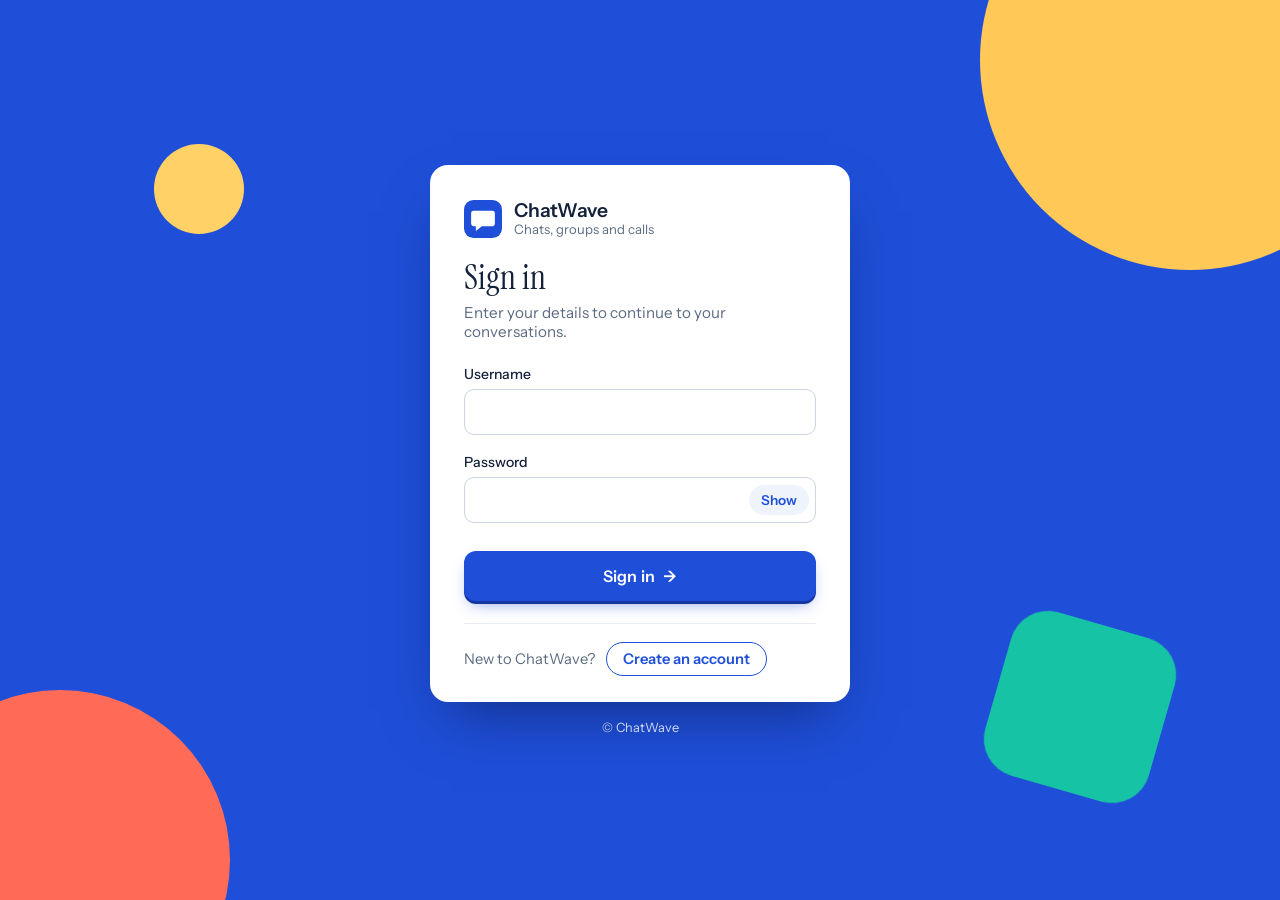
==== frontend/index.html @ 04cc2e00 "Admin panel: show private phone numbers to admins only" ====
<!DOCTYPE html>
<html lang="en">
<head>
    <meta charset="UTF-8">
    <meta name="viewport" content="width=device-width, initial-scale=1.0">
    <title>ChatWave - Sign in</title>
    <link rel="icon" href="data:image/svg+xml,<svg xmlns='http://www.w3.org/2000/svg' viewBox='0 0 32 32'><rect width='32' height='32' rx='7' fill='%232457c5'/><path d='M8 9h16a2 2 0 0 1 2 2v9a2 2 0 0 1-2 2H15l-5 4v-4H8a2 2 0 0 1-2-2v-9a2 2 0 0 1 2-2z' fill='white'/></svg>">
    <link rel="preconnect" href="https://fonts.googleapis.com">
    <link rel="preconnect" href="https://fonts.gstatic.com" crossorigin>
    <link href="https://fonts.googleapis.com/css2?family=Instrument+Sans:wght@400;500;600&family=Instrument+Serif&display=swap" rel="stylesheet">
    <link rel="stylesheet" href="css/styles.css?v=5">

    <style>
        :root {
            --ink: #14213a; --muted: #5b6b82; --line: #cdd6e4;
            --accent: #1f4fd8; --accent-dark: #1840b3; --danger: #b42318;
        }
        * { box-sizing: border-box; }
        html, body { margin: 0; }
        body { font-family: 'Instrument Sans', system-ui, -apple-system, 'Segoe UI', sans-serif;
            color: var(--ink); background: #1f4fd8; overflow-x: hidden; }
        .hidden { display: none !important; }

        /* ---------- Colourful page ---------- */
        .shape { position: fixed; pointer-events: none; }
        .shape.s1 { width: 420px; height: 420px; border-radius: 50%; background: #ffc857; top: -150px; right: -120px; }
        .shape.s2 { width: 340px; height: 340px; border-radius: 50%; background: #ff6b57; bottom: -130px; left: -110px; }
        .shape.s3 { width: 170px; height: 170px; border-radius: 38px; background: #17c3a5; right: 9%; bottom: 12%; transform: rotate(16deg); }
        .shape.s4 { width: 90px; height: 90px; border-radius: 50%; background: #ffd166; left: 12%; top: 16%; }

        .page { position: relative; z-index: 1; min-height: 100vh; min-height: 100dvh; display: flex;
            flex-direction: column; align-items: center; justify-content: center; padding: 28px 16px; }

        /* ---------- Card ---------- */
        .auth-card { width: 100%; max-width: 420px; background: #fff; border-radius: 18px; padding: 34px 34px 26px;
            box-shadow: 0 28px 56px -20px rgba(6, 20, 66, .55); }

        .brand { display: flex; align-items: center; gap: 12px; margin-bottom: 22px; }
        .brand svg { width: 38px; height: 38px; flex-shrink: 0; }
        .brand-name { font-weight: 600; font-size: 1.2rem; line-height: 1.2; }
        .brand-name small { display: block; font-weight: 400; font-size: .82rem; color: var(--muted); }

        .form-section { animation: none; }
        .form-section h2 { margin: 0 0 6px; font-family: 'Instrument Serif', Georgia, serif; font-weight: 400;
            font-size: 2.1rem; line-height: 1.1; text-align: left; color: var(--ink); }
        .form-hint { margin: 0 0 24px; color: var(--muted); font-size: .95rem; text-align: left; }

        .field { margin-bottom: 18px; }
        .field label { display: block; margin-bottom: 6px; font-size: .875rem; font-weight: 500; }
        .field input { width: 100%; height: 46px; padding: 0 14px; border: 1px solid var(--line); border-radius: 10px;
            font: inherit; font-size: 1rem; color: var(--ink); background: #fff; box-shadow: none;
            transition: border-color .15s, box-shadow .15s; }
        .field input:hover { border-color: #aebbd0; }
        .field input:focus { outline: none; border-color: var(--accent); box-shadow: 0 0 0 3px rgba(31, 79, 216, .2); }
        .field-help { margin: 6px 0 0; font-size: .8rem; color: var(--muted); }

        .pw { position: relative; }
        .pw input { padding-right: 70px; }
        .toggle-password { position: absolute; top: 50%; right: 7px; transform: translateY(-50%); height: 32px;
            padding: 0 10px; border: 0; border-radius: 7px; background: transparent; color: var(--accent);
            font: inherit; font-size: .85rem; font-weight: 500; cursor: pointer; }
        .toggle-password:hover { background: #eef3fc; }
        .toggle-password:focus-visible { outline: 2px solid var(--accent); }

        .auth-card .btn-primary { width: 100%; height: 48px; margin-top: 8px; border: 0; border-radius: 10px;
            background: var(--accent); color: #fff; font: inherit; font-size: 1rem; font-weight: 600; cursor: pointer;
            box-shadow: none; transform: none; filter: none; transition: background .15s; }
        .auth-card .btn-primary:hover { background: var(--accent-dark); transform: none; filter: none; }
        .auth-card .btn-primary:focus-visible { outline: 3px solid rgba(31, 79, 216, .35); outline-offset: 2px; }
        .auth-card .btn-primary:disabled { opacity: .65; cursor: wait; }

        .toggle-text { margin: 22px 0 0; padding-top: 18px; border-top: 1px solid #e8edf4; font-size: .92rem;
            color: var(--muted); text-align: left; }
        .toggle-text a { color: var(--accent); font-weight: 600; text-decoration: none; }
        .toggle-text a:hover { text-decoration: underline; }

        #error-message:empty { display: none; }
        #error-message { margin-top: 16px; padding: 10px 14px; font-size: .9rem; color: var(--danger);
            background: #fdecea; border-left: 3px solid var(--danger); border-radius: 6px; text-align: left; }

        .page-footer { margin: 18px 0 0; font-size: .8rem; color: rgba(255, 255, 255, .8); }

        @media (max-width: 520px) {
            .auth-card { padding: 26px 22px 22px; border-radius: 16px; }
            .shape.s1 { width: 280px; height: 280px; top: -110px; right: -100px; }
            .shape.s2 { width: 240px; height: 240px; bottom: -100px; left: -90px; }
            .shape.s3, .shape.s4 { display: none; }
            .field input { font-size: 16px; }
        }
    
        /* ---------- Button polish ---------- */
        .auth-card .btn-primary {
            height: 50px; margin-top: 10px; border-radius: 12px; letter-spacing: .01em;
            background: var(--accent); color: #fff;
            box-shadow: 0 3px 0 #1537a0, 0 8px 16px -6px rgba(31, 79, 216, .55);
            transition: background .15s, transform .12s, box-shadow .12s;
        }
        .auth-card .btn-primary:hover { background: #2b5fe6; transform: translateY(-1px);
            box-shadow: 0 4px 0 #1537a0, 0 12px 20px -6px rgba(31, 79, 216, .6); }
        .auth-card .btn-primary:active { background: var(--accent-dark); transform: translateY(2px);
            box-shadow: 0 1px 0 #1537a0, 0 4px 8px -4px rgba(31, 79, 216, .5); }
        .auth-card .btn-primary:not(:disabled)::after { content: "\2192"; display: inline-block; margin-left: 8px;
            transition: transform .15s; }
        .auth-card .btn-primary:not(:disabled):hover::after { transform: translateX(4px); }
        .auth-card .btn-primary:disabled { opacity: .85; transform: none; box-shadow: 0 3px 0 #1537a0; }
        .auth-card .btn-primary:disabled::after { content: ""; display: inline-block; width: 15px; height: 15px;
            margin-left: 10px; vertical-align: -2px; border: 2px solid rgba(255, 255, 255, .4);
            border-top-color: #fff; border-radius: 50%; animation: btn-spin .7s linear infinite; }
        @keyframes btn-spin { to { transform: rotate(360deg); } }

        .toggle-password { height: 30px; padding: 0 12px; border-radius: 999px; background: #eef3fc;
            color: var(--accent); font-weight: 600; transition: background .15s, color .15s; }
        .toggle-password:hover { background: var(--accent); color: #fff; }

        .toggle-text a { display: inline-block; margin-left: 8px; padding: 7px 16px; border: 1.5px solid var(--accent);
            border-radius: 999px; font-weight: 600; transition: background .15s, color .15s; }
        .toggle-text a:hover { background: var(--accent); color: #fff; text-decoration: none; }
        .toggle-text a:focus-visible { outline: 3px solid rgba(31, 79, 216, .35); outline-offset: 2px; }

        @media (prefers-reduced-motion: reduce) {
            .auth-card .btn-primary, .auth-card .btn-primary::after { transition: none; }
            .auth-card .btn-primary:disabled::after { animation: none; }
        }
    </style>
</head>
<body>
    <div class="shape s1"></div><div class="shape s2"></div><div class="shape s3"></div><div class="shape s4"></div>

    <div class="page">
        <div class="auth-card">

            <div class="brand">
                <svg viewBox="0 0 32 32" aria-hidden="true">
                    <rect width="32" height="32" rx="8" fill="#1f4fd8"/>
                    <path d="M8 9h16a2 2 0 0 1 2 2v9a2 2 0 0 1-2 2H15l-5 4v-4H8a2 2 0 0 1-2-2v-9a2 2 0 0 1 2-2z" fill="#fff"/>
                </svg>
                <div class="brand-name">ChatWave<small>Chats, groups and calls</small></div>
            </div>

            <!-- Login Form -->
            <div id="login-form" class="form-section">
                <h2>Sign in</h2>
                <p class="form-hint">Enter your details to continue to your conversations.</p>
                <form id="loginForm">
                    <div class="field">
                        <label for="login-username">Username</label>
                        <input type="text" id="login-username" autocomplete="username" autocapitalize="none" required>
                    </div>
                    <div class="field">
                        <label for="login-password">Password</label>
                        <div class="pw">
                            <input type="password" id="login-password" autocomplete="current-password" required>
                            <button type="button" class="toggle-password" data-target="login-password" aria-label="Show password">Show</button>
                        </div>
                    </div>
                    <button type="submit" class="btn btn-primary">Sign in</button>
                    <p class="toggle-text">New to ChatWave? <a href="#" onclick="toggleForms(); return false;">Create an account</a></p>
                </form>
            </div>

            <!-- Register Form -->
            <div id="register-form" class="form-section hidden">
                <h2>Create an account</h2>
                <p class="form-hint">Choose a username and password to get started.</p>
                <form id="registerForm">
                    <div class="field">
                        <label for="reg-username">Username</label>
                        <input type="text" id="reg-username" autocomplete="username" autocapitalize="none" required minlength="3">
                        <p class="field-help">At least 3 characters.</p>
                    </div>
                    <div class="field">
                        <label for="reg-email">Email address</label>
                        <input type="email" id="reg-email" autocomplete="email" required>
                    </div>
                    <div class="field">
                        <label for="reg-phone">Phone number</label>
                        <input type="tel" id="reg-phone" autocomplete="tel" inputmode="tel" placeholder="+254 712 345 678" required>
                        <p class="field-help">Include your country code. Other users never see it; only site administrators can.</p>
                    </div>
                    <div class="field">
                        <label for="reg-password">Password</label>
                        <div class="pw">
                            <input type="password" id="reg-password" autocomplete="new-password" required minlength="6">
                            <button type="button" class="toggle-password" data-target="reg-password" aria-label="Show password">Show</button>
                        </div>
                        <p class="field-help">At least 6 characters.</p>
                    </div>
                    <button type="submit" class="btn btn-primary">Create account</button>
                    <p class="toggle-text">Already have an account? <a href="#" onclick="toggleForms(); return false;">Sign in</a></p>
                </form>
            </div>

            <div id="error-message" class="error-message"></div>
        </div>
        <p class="page-footer">&copy; ChatWave</p>
    </div>

    <!-- config.js must load first: it defines API_URL and WS_URL -->
    <script src="js/config.js"></script>
    <script>fetch(API_URL + '/health/db').catch(function () {});</script>
    <script src="js/auth.js"></script>

    <!-- Show / hide password -->
    <script>
        document.querySelectorAll('.toggle-password').forEach(function (btn) {
            btn.addEventListener('click', function () {
                var input = document.getElementById(btn.dataset.target);
                if (!input) return;
                var show = input.type === 'password';
                input.type = show ? 'text' : 'password';
                btn.textContent = show ? 'Hide' : 'Show';
                btn.setAttribute('aria-label', show ? 'Hide password' : 'Show password');
                input.focus();
            });
        });
    </script>
</body>
</html>
---- frontend/css/styles.css ----
/* ============================================
   CHAT SYSTEM - GLOBAL STYLES
   ============================================ */

:root {
    --primary-color: #4f46e5;
    --primary-hover: #4338ca;
    --secondary-color: #64748b;
    --success-color: #10b981;
    --danger-color: #ef4444;
    --bg-color: #f1f5f9;
    --sidebar-bg: #ffffff;
    --chat-bg: #f8fafc;
    --message-sent: #4f46e5;
    --message-received: #e2e8f0;
    --text-primary: #1e293b;
    --text-secondary: #64748b;
    --border-color: #e2e8f0;
    --shadow: 0 4px 6px -1px rgba(0, 0, 0, 0.1);
}

* {
    margin: 0;
    padding: 0;
    box-sizing: border-box;
}

body {
    font-family: 'Segoe UI', Tahoma, Geneva, Verdana, sans-serif;
    background-color: var(--bg-color);
    color: var(--text-primary);
    height: 100vh;
    overflow: hidden;
}

/* ============================================
   AUTHENTICATION PAGES
   ============================================ */

.auth-container {
    display: flex;
    justify-content: center;
    align-items: center;
    height: 100vh;
    background: linear-gradient(135deg, #667eea 0%, #764ba2 100%);
}

.auth-box {
    background: white;
    padding: 2.5rem;
    border-radius: 16px;
    box-shadow: var(--shadow);
    width: 100%;
    max-width: 400px;
    animation: slideUp 0.5s ease;
}

.auth-box h1 {
    text-align: center;
    margin-bottom: 1.5rem;
    color: var(--primary-color);
}

.form-section h2 {
    margin-bottom: 1.5rem;
    font-size: 1.5rem;
}

.input-group {
    margin-bottom: 1rem;
}

.input-group input {
    width: 100%;
    padding: 0.75rem 1rem;
    border: 2px solid var(--border-color);
    border-radius: 8px;
    font-size: 1rem;
    transition: border-color 0.3s;
}

.input-group input:focus {
    outline: none;
    border-color: var(--primary-color);
}

.btn {
    width: 100%;
    padding: 0.75rem;
    border: none;
    border-radius: 8px;
    font-size: 1rem;
    font-weight: 600;
    cursor: pointer;
    transition: all 0.3s;
}

.btn-primary {
    background-color: var(--primary-color);
    color: white;
}

.btn-primary:hover {
    background-color: var(--primary-hover);
}

.btn-small {
    width: auto;
    padding: 0.5rem 1rem;
    font-size: 0.875rem;
    background-color: var(--secondary-color);
    color: white;
}

.btn-send {
    width: auto;
    padding: 0.75rem 1.5rem;
    background-color: var(--primary-color);
    color: white;
}

.toggle-text {
    text-align: center;
    margin-top: 1rem;
    color: var(--text-secondary);
}

.toggle-text a {
    color: var(--primary-color);
    text-decoration: none;
    font-weight: 600;
}

.error-message {
    color: var(--danger-color);
    text-align: center;
    margin-top: 1rem;
    font-size: 0.875rem;
}

.hidden {
    display: none !important;
}

/* ============================================
   CHAT INTERFACE
   ============================================ */

.chat-app {
    display: flex;
    height: 100vh;
}

/* Sidebar */
.sidebar {
    width: 320px;
    background-color: var(--sidebar-bg);
    border-right: 1px solid var(--border-color);
    display: flex;
    flex-direction: column;
}

.sidebar-header {
    padding: 1.5rem;
    border-bottom: 1px solid var(--border-color);
}

.sidebar-header h2 {
    margin-bottom: 0.5rem;
}

.user-info {
    display: flex;
    justify-content: space-between;
    align-items: center;
    font-size: 0.875rem;
    color: var(--text-secondary);
}

.search-box {
    padding: 1rem;
    border-bottom: 1px solid var(--border-color);
}

.search-box input {
    width: 100%;
    padding: 0.5rem 1rem;
    border: 1px solid var(--border-color);
    border-radius: 20px;
    font-size: 0.875rem;
}

.users-list {
    flex: 1;
    overflow-y: auto;
    padding: 0.5rem;
}

.user-item {
    display: flex;
    align-items: center;
    padding: 0.75rem 1rem;
    border-radius: 8px;
    cursor: pointer;
    transition: background-color 0.2s;
    margin-bottom: 0.25rem;
}

.user-item:hover {
    background-color: var(--bg-color);
}

.user-item.active {
    background-color: #e0e7ff;
}

.user-avatar {
    width: 40px;
    height: 40px;
    border-radius: 50%;
    background-color: var(--primary-color);
    color: white;
    display: flex;
    align-items: center;
    justify-content: center;
    font-weight: bold;
    margin-right: 0.75rem;
    flex-shrink: 0;
}

.user-details {
    flex: 1;
    min-width: 0;
}

.user-name {
    font-weight: 600;
    margin-bottom: 0.25rem;
}

.user-status {
    font-size: 0.75rem;
    color: var(--text-secondary);
}

.user-status.online {
    color: var(--success-color);
}

.unread-badge {
    background-color: var(--danger-color);
    color: white;
    font-size: 0.75rem;
    padding: 0.125rem 0.5rem;
    border-radius: 10px;
    margin-left: 0.5rem;
}

/* Chat Main Area */
.chat-main {
    flex: 1;
    display: flex;
    flex-direction: column;
    background-color: var(--chat-bg);
    min-width: 0;
}

.chat-header {
    display: flex;
    align-items: center;
    padding: 1rem 1.5rem;
    background-color: white;
    border-bottom: 1px solid var(--border-color);
    box-shadow: var(--shadow);
}

.chat-header-info h3 {
    margin: 0;
}

.back-btn {
    display: none;
    background: none;
    border: none;
    font-size: 1.5rem;
    line-height: 1;
    padding: 0 12px 0 0;
    cursor: pointer;
    color: var(--text-primary);
}

.messages-container {
    flex: 1;
    overflow-y: auto;
    padding: 1.5rem;
    display: flex;
    flex-direction: column;
    gap: 1rem;
}

.empty-state {
    text-align: center;
    color: var(--text-secondary);
    margin-top: 2rem;
}

.message {
    max-width: 70%;
    padding: 0.75rem 1rem;
    border-radius: 12px;
    position: relative;
    animation: fadeIn 0.3s ease;
    overflow-wrap: anywhere;
}

.message.sent {
    align-self: flex-end;
    background-color: var(--message-sent);
    color: white;
    border-bottom-right-radius: 4px;
}

.message.received {
    align-self: flex-start;
    background-color: var(--message-received);
    color: var(--text-primary);
    border-bottom-left-radius: 4px;
}

.message-sender {
    font-size: 0.75rem;
    font-weight: 600;
    margin-bottom: 0.25rem;
    opacity: 0.8;
}

.message-time {
    font-size: 0.7rem;
    opacity: 0.7;
    margin-top: 0.25rem;
    text-align: right;
}

.message-input-area {
    padding: 1rem 1.5rem;
    background-color: white;
    border-top: 1px solid var(--border-color);
}

.typing-indicator {
    font-size: 0.875rem;
    color: var(--text-secondary);
    font-style: italic;
    margin-bottom: 0.5rem;
    min-height: 1.25rem;
}

.input-wrapper {
    display: flex;
    gap: 0.75rem;
}

.input-wrapper input {
    flex: 1;
    min-width: 0;
    padding: 0.75rem 1rem;
    border: 2px solid var(--border-color);
    border-radius: 24px;
    font-size: 1rem;
}

.input-wrapper input:focus {
    outline: none;
    border-color: var(--primary-color);
}

/* Notification */
.notification {
    position: fixed;
    top: 20px;
    right: 20px;
    background-color: var(--primary-color);
    color: white;
    padding: 1rem 1.5rem;
    border-radius: 8px;
    box-shadow: var(--shadow);
    transform: translateX(400px);
    transition: transform 0.3s ease;
    z-index: 1000;
}

.notification.show {
    transform: translateX(0);
}

/* Animations */
@keyframes slideUp {
    from { opacity: 0; transform: translateY(20px); }
    to { opacity: 1; transform: translateY(0); }
}

@keyframes fadeIn {
    from { opacity: 0; transform: translateY(10px); }
    to { opacity: 1; transform: translateY(0); }
}

/* ============================================
   RESPONSIVE DESIGN (MOBILE)
   ============================================ */

@media (max-width: 768px) {
    body,
    .auth-container {
        height: 100vh;
        height: 100dvh; /* accounts for the mobile browser address bar */
    }

    .chat-app {
        height: 100vh;
        height: 100dvh;
        overflow: hidden;
    }

    /* The user list fills the screen by default */
    .sidebar {
        width: 100%;
        height: 100%;
        border-right: none;
    }

    /* The conversation is hidden until a user is selected */
    .chat-main {
        display: none;
        width: 100%;
        height: 100%;
    }

    .chat-app.chat-open .sidebar {
        display: none;
    }

    .chat-app.chat-open .chat-main {
        display: flex;
    }

    .back-btn {
        display: inline-block;
    }

    .message {
        max-width: 85%;
    }

    .message-input-area {
        padding: 0.75rem 1rem;
    }

    .auth-box {
        margin: 1rem;
        padding: 1.5rem;
    }

    .notification {
        left: 10px;
        right: 10px;
        top: 10px;
    }

    /* 16px stops iOS from zooming in when an input is tapped */
    .input-group input,
    .search-box input,
    .input-wrapper input {
        font-size: 16px;
    }
}
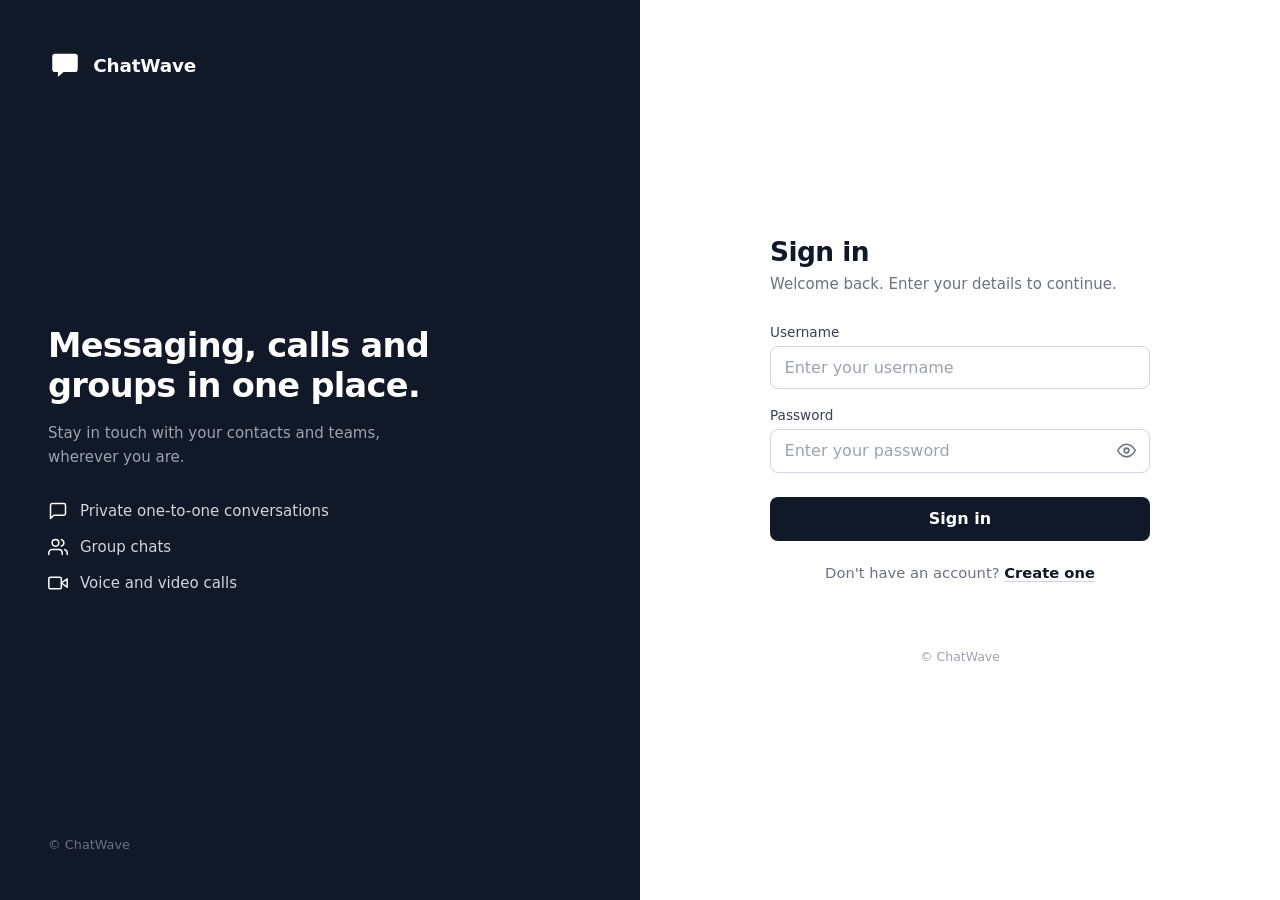
==== commit 79c99484: "Professional neutral login page" ====
--- a/frontend/index.html
+++ b/frontend/index.html
@@ -4,200 +4,380 @@
     <meta charset="UTF-8">
     <meta name="viewport" content="width=device-width, initial-scale=1.0">
     <title>ChatWave - Sign in</title>
-    <link rel="icon" href="data:image/svg+xml,<svg xmlns='http://www.w3.org/2000/svg' viewBox='0 0 32 32'><rect width='32' height='32' rx='7' fill='%232457c5'/><path d='M8 9h16a2 2 0 0 1 2 2v9a2 2 0 0 1-2 2H15l-5 4v-4H8a2 2 0 0 1-2-2v-9a2 2 0 0 1 2-2z' fill='white'/></svg>">
-    <link rel="preconnect" href="https://fonts.googleapis.com">
-    <link rel="preconnect" href="https://fonts.gstatic.com" crossorigin>
-    <link href="https://fonts.googleapis.com/css2?family=Instrument+Sans:wght@400;500;600&family=Instrument+Serif&display=swap" rel="stylesheet">
-    <link rel="stylesheet" href="css/styles.css?v=5">
+    <link rel="icon" href="data:image/svg+xml,<svg xmlns='http://www.w3.org/2000/svg' viewBox='0 0 48 48'><rect width='48' height='48' rx='10' fill='%23111827'/><path d='M13 12h22a3 3 0 0 1 3 3v14a3 3 0 0 1-3 3H25l-6 5v-5h-6a3 3 0 0 1-3-3V15a3 3 0 0 1 3-3z' fill='white'/></svg>">
 
     <style>
         :root {
-            --ink: #14213a; --muted: #5b6b82; --line: #cdd6e4;
-            --accent: #1f4fd8; --accent-dark: #1840b3; --danger: #b42318;
-        }
-        * { box-sizing: border-box; }
-        html, body { margin: 0; }
-        body { font-family: 'Instrument Sans', system-ui, -apple-system, 'Segoe UI', sans-serif;
-            color: var(--ink); background: #1f4fd8; overflow-x: hidden; }
+            --ink: #111827;
+            --ink-hover: #1f2937;
+            --text: #111827;
+            --muted: #6b7280;
+            --line: #d1d5db;
+        }
+
+        * { margin: 0; padding: 0; box-sizing: border-box; }
+
+        body {
+            background: #ffffff;
+            color: var(--text);
+            font-family: system-ui, -apple-system, 'Segoe UI', Roboto, 'Helvetica Neue', Arial, sans-serif;
+            font-size: 15px;
+            -webkit-font-smoothing: antialiased;
+        }
+
         .hidden { display: none !important; }
 
-        /* ---------- Colourful page ---------- */
-        .shape { position: fixed; pointer-events: none; }
-        .shape.s1 { width: 420px; height: 420px; border-radius: 50%; background: #ffc857; top: -150px; right: -120px; }
-        .shape.s2 { width: 340px; height: 340px; border-radius: 50%; background: #ff6b57; bottom: -130px; left: -110px; }
-        .shape.s3 { width: 170px; height: 170px; border-radius: 38px; background: #17c3a5; right: 9%; bottom: 12%; transform: rotate(16deg); }
-        .shape.s4 { width: 90px; height: 90px; border-radius: 50%; background: #ffd166; left: 12%; top: 16%; }
-
-        .page { position: relative; z-index: 1; min-height: 100vh; min-height: 100dvh; display: flex;
-            flex-direction: column; align-items: center; justify-content: center; padding: 28px 16px; }
-
-        /* ---------- Card ---------- */
-        .auth-card { width: 100%; max-width: 420px; background: #fff; border-radius: 18px; padding: 34px 34px 26px;
-            box-shadow: 0 28px 56px -20px rgba(6, 20, 66, .55); }
-
-        .brand { display: flex; align-items: center; gap: 12px; margin-bottom: 22px; }
-        .brand svg { width: 38px; height: 38px; flex-shrink: 0; }
-        .brand-name { font-weight: 600; font-size: 1.2rem; line-height: 1.2; }
-        .brand-name small { display: block; font-weight: 400; font-size: .82rem; color: var(--muted); }
-
-        .form-section { animation: none; }
-        .form-section h2 { margin: 0 0 6px; font-family: 'Instrument Serif', Georgia, serif; font-weight: 400;
-            font-size: 2.1rem; line-height: 1.1; text-align: left; color: var(--ink); }
-        .form-hint { margin: 0 0 24px; color: var(--muted); font-size: .95rem; text-align: left; }
-
-        .field { margin-bottom: 18px; }
-        .field label { display: block; margin-bottom: 6px; font-size: .875rem; font-weight: 500; }
-        .field input { width: 100%; height: 46px; padding: 0 14px; border: 1px solid var(--line); border-radius: 10px;
-            font: inherit; font-size: 1rem; color: var(--ink); background: #fff; box-shadow: none;
-            transition: border-color .15s, box-shadow .15s; }
-        .field input:hover { border-color: #aebbd0; }
-        .field input:focus { outline: none; border-color: var(--accent); box-shadow: 0 0 0 3px rgba(31, 79, 216, .2); }
-        .field-help { margin: 6px 0 0; font-size: .8rem; color: var(--muted); }
-
-        .pw { position: relative; }
-        .pw input { padding-right: 70px; }
-        .toggle-password { position: absolute; top: 50%; right: 7px; transform: translateY(-50%); height: 32px;
-            padding: 0 10px; border: 0; border-radius: 7px; background: transparent; color: var(--accent);
-            font: inherit; font-size: .85rem; font-weight: 500; cursor: pointer; }
-        .toggle-password:hover { background: #eef3fc; }
-        .toggle-password:focus-visible { outline: 2px solid var(--accent); }
-
-        .auth-card .btn-primary { width: 100%; height: 48px; margin-top: 8px; border: 0; border-radius: 10px;
-            background: var(--accent); color: #fff; font: inherit; font-size: 1rem; font-weight: 600; cursor: pointer;
-            box-shadow: none; transform: none; filter: none; transition: background .15s; }
-        .auth-card .btn-primary:hover { background: var(--accent-dark); transform: none; filter: none; }
-        .auth-card .btn-primary:focus-visible { outline: 3px solid rgba(31, 79, 216, .35); outline-offset: 2px; }
-        .auth-card .btn-primary:disabled { opacity: .65; cursor: wait; }
-
-        .toggle-text { margin: 22px 0 0; padding-top: 18px; border-top: 1px solid #e8edf4; font-size: .92rem;
-            color: var(--muted); text-align: left; }
-        .toggle-text a { color: var(--accent); font-weight: 600; text-decoration: none; }
-        .toggle-text a:hover { text-decoration: underline; }
-
-        #error-message:empty { display: none; }
-        #error-message { margin-top: 16px; padding: 10px 14px; font-size: .9rem; color: var(--danger);
-            background: #fdecea; border-left: 3px solid var(--danger); border-radius: 6px; text-align: left; }
-
-        .page-footer { margin: 18px 0 0; font-size: .8rem; color: rgba(255, 255, 255, .8); }
-
-        @media (max-width: 520px) {
-            .auth-card { padding: 26px 22px 22px; border-radius: 16px; }
-            .shape.s1 { width: 280px; height: 280px; top: -110px; right: -100px; }
-            .shape.s2 { width: 240px; height: 240px; bottom: -100px; left: -90px; }
-            .shape.s3, .shape.s4 { display: none; }
-            .field input { font-size: 16px; }
-        }
-    
-        /* ---------- Button polish ---------- */
-        .auth-card .btn-primary {
-            height: 50px; margin-top: 10px; border-radius: 12px; letter-spacing: .01em;
-            background: var(--accent); color: #fff;
-            box-shadow: 0 3px 0 #1537a0, 0 8px 16px -6px rgba(31, 79, 216, .55);
-            transition: background .15s, transform .12s, box-shadow .12s;
-        }
-        .auth-card .btn-primary:hover { background: #2b5fe6; transform: translateY(-1px);
-            box-shadow: 0 4px 0 #1537a0, 0 12px 20px -6px rgba(31, 79, 216, .6); }
-        .auth-card .btn-primary:active { background: var(--accent-dark); transform: translateY(2px);
-            box-shadow: 0 1px 0 #1537a0, 0 4px 8px -4px rgba(31, 79, 216, .5); }
-        .auth-card .btn-primary:not(:disabled)::after { content: "\2192"; display: inline-block; margin-left: 8px;
-            transition: transform .15s; }
-        .auth-card .btn-primary:not(:disabled):hover::after { transform: translateX(4px); }
-        .auth-card .btn-primary:disabled { opacity: .85; transform: none; box-shadow: 0 3px 0 #1537a0; }
-        .auth-card .btn-primary:disabled::after { content: ""; display: inline-block; width: 15px; height: 15px;
-            margin-left: 10px; vertical-align: -2px; border: 2px solid rgba(255, 255, 255, .4);
-            border-top-color: #fff; border-radius: 50%; animation: btn-spin .7s linear infinite; }
-        @keyframes btn-spin { to { transform: rotate(360deg); } }
-
-        .toggle-password { height: 30px; padding: 0 12px; border-radius: 999px; background: #eef3fc;
-            color: var(--accent); font-weight: 600; transition: background .15s, color .15s; }
-        .toggle-password:hover { background: var(--accent); color: #fff; }
-
-        .toggle-text a { display: inline-block; margin-left: 8px; padding: 7px 16px; border: 1.5px solid var(--accent);
-            border-radius: 999px; font-weight: 600; transition: background .15s, color .15s; }
-        .toggle-text a:hover { background: var(--accent); color: #fff; text-decoration: none; }
-        .toggle-text a:focus-visible { outline: 3px solid rgba(31, 79, 216, .35); outline-offset: 2px; }
-
-        @media (prefers-reduced-motion: reduce) {
-            .auth-card .btn-primary, .auth-card .btn-primary::after { transition: none; }
-            .auth-card .btn-primary:disabled::after { animation: none; }
+        .page {
+            display: grid;
+            grid-template-columns: minmax(0, 1fr) minmax(0, 1fr);
+            min-height: 100vh;
+            min-height: 100dvh;
+        }
+
+        /* ---------- Left panel (desktop only) ---------- */
+        .side {
+            display: flex;
+            flex-direction: column;
+            justify-content: space-between;
+            padding: 3rem;
+            background: #111827;
+            color: #ffffff;
+        }
+
+        .brand {
+            display: flex;
+            align-items: center;
+            gap: 0.7rem;
+            font-size: 1.15rem;
+            font-weight: 600;
+            letter-spacing: -0.01em;
+        }
+
+        .mark { width: 34px; height: 34px; flex-shrink: 0; }
+
+        .side h2 {
+            max-width: 20ch;
+            font-size: 2.1rem;
+            font-weight: 600;
+            line-height: 1.2;
+            letter-spacing: -0.02em;
+        }
+
+        .lead {
+            max-width: 40ch;
+            margin-top: 0.9rem;
+            color: #9ca3af;
+            line-height: 1.6;
+        }
+
+        .features {
+            display: grid;
+            gap: 1rem;
+            margin-top: 2rem;
+            list-style: none;
+        }
+
+        .features li {
+            display: flex;
+            align-items: center;
+            gap: 0.75rem;
+            color: #d1d5db;
+        }
+
+        .features svg { width: 20px; height: 20px; flex-shrink: 0; color: #ffffff; }
+
+        .side small { color: #6b7280; font-size: 0.8rem; }
+
+        /* ---------- Form side ---------- */
+        .main {
+            display: flex;
+            align-items: center;
+            justify-content: center;
+            padding: 2rem 1.25rem;
+            overflow-y: auto;
+        }
+
+        .card { width: 100%; max-width: 380px; }
+
+        .brand-mobile {
+            display: none;
+            align-items: center;
+            gap: 0.6rem;
+            margin-bottom: 2rem;
+            font-size: 1.1rem;
+            font-weight: 600;
+        }
+
+        h1 { font-size: 1.65rem; font-weight: 600; letter-spacing: -0.02em; }
+
+        .sub {
+            margin: 0.4rem 0 1.75rem;
+            color: var(--muted);
+            line-height: 1.5;
+        }
+
+        .field { margin-bottom: 1.1rem; }
+
+        label {
+            display: block;
+            margin-bottom: 0.4rem;
+            color: #374151;
+            font-size: 0.85rem;
+            font-weight: 500;
+        }
+
+        .input-wrap { position: relative; }
+
+        input {
+            width: 100%;
+            padding: 0.7rem 0.85rem;
+            border: 1px solid var(--line);
+            border-radius: 8px;
+            background: #ffffff;
+            color: var(--text);
+            font: inherit;
+            font-size: 1rem;
+            transition: border-color 0.15s, box-shadow 0.15s;
+        }
+
+        input::placeholder { color: #9ca3af; }
+
+        input:focus {
+            outline: none;
+            border-color: var(--ink);
+            box-shadow: 0 0 0 3px rgba(17, 24, 39, 0.12);
+        }
+
+        .has-toggle input { padding-right: 2.9rem; }
+
+        .toggle-password {
+            position: absolute;
+            top: 50%;
+            right: 0.35rem;
+            display: flex;
+            align-items: center;
+            justify-content: center;
+            width: 36px;
+            height: 36px;
+            padding: 0;
+            border: none;
+            border-radius: 6px;
+            background: transparent;
+            color: var(--muted);
+            cursor: pointer;
+            transform: translateY(-50%);
+            transition: background-color 0.15s, color 0.15s;
+        }
+
+        .toggle-password:hover,
+        .toggle-password:focus-visible {
+            outline: none;
+            background: #f3f4f6;
+            color: var(--ink);
+        }
+
+        .toggle-password svg { width: 19px; height: 19px; }
+        .toggle-password .icon-eye-off { display: none; }
+        .toggle-password.showing .icon-eye { display: none; }
+        .toggle-password.showing .icon-eye-off { display: block; }
+
+        .hint { margin-top: 0.35rem; color: var(--muted); font-size: 0.78rem; }
+
+        .btn {
+            width: 100%;
+            margin-top: 0.4rem;
+            padding: 0.8rem 1rem;
+            border: none;
+            border-radius: 8px;
+            background: var(--ink);
+            color: #ffffff;
+            font: inherit;
+            font-size: 1rem;
+            font-weight: 600;
+            cursor: pointer;
+            transition: background-color 0.15s;
+        }
+
+        .btn:hover { background: var(--ink-hover); }
+        .btn:focus-visible { outline: none; box-shadow: 0 0 0 3px rgba(17, 24, 39, 0.25); }
+        .btn:disabled { opacity: 0.6; cursor: wait; }
+
+        .switch {
+            margin-top: 1.4rem;
+            color: var(--muted);
+            font-size: 0.92rem;
+            text-align: center;
+        }
+
+        .switch a {
+            border-bottom: 1px solid var(--line);
+            color: var(--ink);
+            font-weight: 600;
+            text-decoration: none;
+        }
+
+        .switch a:hover { border-bottom-color: var(--ink); }
+
+        /* auth.js writes its message here and sets the text color itself */
+        .error-message {
+            min-height: 1.3rem;
+            margin-top: 1rem;
+            font-size: 0.88rem;
+            text-align: center;
+        }
+
+        .legal {
+            margin-top: 2rem;
+            color: #9ca3af;
+            font-size: 0.78rem;
+            text-align: center;
+        }
+
+        /* ---------- Tablets and phones ---------- */
+        @media (max-width: 900px) {
+            .page { grid-template-columns: 1fr; }
+            .side { display: none; }
+            .brand-mobile { display: flex; }
         }
     </style>
 </head>
 <body>
-    <div class="shape s1"></div><div class="shape s2"></div><div class="shape s3"></div><div class="shape s4"></div>
-
     <div class="page">
-        <div class="auth-card">
-
+
+        <!-- Left panel: brand -->
+        <aside class="side">
             <div class="brand">
-                <svg viewBox="0 0 32 32" aria-hidden="true">
-                    <rect width="32" height="32" rx="8" fill="#1f4fd8"/>
-                    <path d="M8 9h16a2 2 0 0 1 2 2v9a2 2 0 0 1-2 2H15l-5 4v-4H8a2 2 0 0 1-2-2v-9a2 2 0 0 1 2-2z" fill="#fff"/>
+                <svg class="mark" viewBox="0 0 48 48" fill="currentColor" aria-hidden="true">
+                    <path d="M10 8h28a4 4 0 0 1 4 4v18a4 4 0 0 1-4 4H22l-8 7v-7h-4a4 4 0 0 1-4-4V12a4 4 0 0 1 4-4z"/>
                 </svg>
-                <div class="brand-name">ChatWave<small>Chats, groups and calls</small></div>
+                <span>ChatWave</span>
             </div>
 
-            <!-- Login Form -->
-            <div id="login-form" class="form-section">
-                <h2>Sign in</h2>
-                <p class="form-hint">Enter your details to continue to your conversations.</p>
-                <form id="loginForm">
-                    <div class="field">
-                        <label for="login-username">Username</label>
-                        <input type="text" id="login-username" autocomplete="username" autocapitalize="none" required>
-                    </div>
-                    <div class="field">
-                        <label for="login-password">Password</label>
-                        <div class="pw">
-                            <input type="password" id="login-password" autocomplete="current-password" required>
-                            <button type="button" class="toggle-password" data-target="login-password" aria-label="Show password">Show</button>
+            <div>
+                <h2>Messaging, calls and groups in one place.</h2>
+                <p class="lead">Stay in touch with your contacts and teams, wherever you are.</p>
+                <ul class="features">
+                    <li>
+                        <svg viewBox="0 0 24 24" fill="none" stroke="currentColor" stroke-width="1.8" stroke-linecap="round" stroke-linejoin="round" aria-hidden="true"><path d="M21 15a2 2 0 0 1-2 2H7l-4 4V5a2 2 0 0 1 2-2h14a2 2 0 0 1 2 2z"/></svg>
+                        Private one-to-one conversations
+                    </li>
+                    <li>
+                        <svg viewBox="0 0 24 24" fill="none" stroke="currentColor" stroke-width="1.8" stroke-linecap="round" stroke-linejoin="round" aria-hidden="true"><path d="M17 21v-2a4 4 0 0 0-4-4H5a4 4 0 0 0-4 4v2"/><circle cx="9" cy="7" r="4"/><path d="M23 21v-2a4 4 0 0 0-3-3.87"/><path d="M16 3.13a4 4 0 0 1 0 7.75"/></svg>
+                        Group chats
+                    </li>
+                    <li>
+                        <svg viewBox="0 0 24 24" fill="none" stroke="currentColor" stroke-width="1.8" stroke-linecap="round" stroke-linejoin="round" aria-hidden="true"><polygon points="23 7 16 12 23 17 23 7"/><rect x="1" y="5" width="15" height="14" rx="2" ry="2"/></svg>
+                        Voice and video calls
+                    </li>
+                </ul>
+            </div>
+
+            <small>&copy; ChatWave</small>
+        </aside>
+
+        <!-- Right: forms -->
+        <main class="main">
+            <div class="card">
+
+                <div class="brand-mobile">
+                    <svg class="mark" viewBox="0 0 48 48" fill="currentColor" aria-hidden="true">
+                        <path d="M10 8h28a4 4 0 0 1 4 4v18a4 4 0 0 1-4 4H22l-8 7v-7h-4a4 4 0 0 1-4-4V12a4 4 0 0 1 4-4z"/>
+                    </svg>
+                    <span>ChatWave</span>
+                </div>
+
+                <!-- Sign in -->
+                <div id="login-form">
+                    <h1>Sign in</h1>
+                    <p class="sub">Welcome back. Enter your details to continue.</p>
+
+                    <form id="loginForm">
+                        <div class="field">
+                            <label for="login-username">Username</label>
+                            <input type="text" id="login-username" placeholder="Enter your username"
+                                   autocomplete="username" autocapitalize="none" autocorrect="off" spellcheck="false" required>
                         </div>
-                    </div>
-                    <button type="submit" class="btn btn-primary">Sign in</button>
-                    <p class="toggle-text">New to ChatWave? <a href="#" onclick="toggleForms(); return false;">Create an account</a></p>
-                </form>
+
+                        <div class="field">
+                            <label for="login-password">Password</label>
+                            <div class="input-wrap has-toggle">
+                                <input type="password" id="login-password" placeholder="Enter your password"
+                                       autocomplete="current-password" required>
+                                <button type="button" class="toggle-password" data-target="login-password"
+                                        aria-label="Show password" aria-pressed="false">
+                                    <svg class="icon-eye" viewBox="0 0 24 24" fill="none" stroke="currentColor" stroke-width="2" stroke-linecap="round" stroke-linejoin="round">
+                                        <path d="M1 12s4-8 11-8 11 8 11 8-4 8-11 8-11-8-11-8z"/><circle cx="12" cy="12" r="3"/>
+                                    </svg>
+                                    <svg class="icon-eye-off" viewBox="0 0 24 24" fill="none" stroke="currentColor" stroke-width="2" stroke-linecap="round" stroke-linejoin="round">
+                                        <path d="M17.94 17.94A10.94 10.94 0 0 1 12 20C5 20 1 12 1 12a18.5 18.5 0 0 1 5.06-5.94"/>
+                                        <path d="M9.9 4.24A9.1 9.1 0 0 1 12 4c7 0 11 8 11 8a18.5 18.5 0 0 1-2.16 3.19"/>
+                                        <path d="M14.12 14.12a3 3 0 1 1-4.24-4.24"/><line x1="1" y1="1" x2="23" y2="23"/>
+                                    </svg>
+                                </button>
+                            </div>
+                        </div>
+
+                        <button type="submit" class="btn">Sign in</button>
+                    </form>
+
+                    <p class="switch">Don't have an account? <a href="#" onclick="toggleForms(); return false;">Create one</a></p>
+                </div>
+
+                <!-- Create account -->
+                <div id="register-form" class="hidden">
+                    <h1>Create an account</h1>
+                    <p class="sub">It only takes a minute to get started.</p>
+
+                    <form id="registerForm">
+                        <div class="field">
+                            <label for="reg-username">Username</label>
+                            <input type="text" id="reg-username" placeholder="Choose a username"
+                                   autocomplete="username" autocapitalize="none" autocorrect="off" spellcheck="false"
+                                   required minlength="3">
+                            <p class="hint">At least 3 characters.</p>
+                        </div>
+
+                        <div class="field">
+                            <label for="reg-email">Email address</label>
+                            <input type="email" id="reg-email" placeholder="name@example.com"
+                                   autocomplete="email" required>
+                        </div>
+
+                        <div class="field">
+                            <label for="reg-password">Password</label>
+                            <div class="input-wrap has-toggle">
+                                <input type="password" id="reg-password" placeholder="Create a password"
+                                       autocomplete="new-password" required minlength="6">
+                                <button type="button" class="toggle-password" data-target="reg-password"
+                                        aria-label="Show password" aria-pressed="false">
+                                    <svg class="icon-eye" viewBox="0 0 24 24" fill="none" stroke="currentColor" stroke-width="2" stroke-linecap="round" stroke-linejoin="round">
+                                        <path d="M1 12s4-8 11-8 11 8 11 8-4 8-11 8-11-8-11-8z"/><circle cx="12" cy="12" r="3"/>
+                                    </svg>
+                                    <svg class="icon-eye-off" viewBox="0 0 24 24" fill="none" stroke="currentColor" stroke-width="2" stroke-linecap="round" stroke-linejoin="round">
+                                        <path d="M17.94 17.94A10.94 10.94 0 0 1 12 20C5 20 1 12 1 12a18.5 18.5 0 0 1 5.06-5.94"/>
+                                        <path d="M9.9 4.24A9.1 9.1 0 0 1 12 4c7 0 11 8 11 8a18.5 18.5 0 0 1-2.16 3.19"/>
+                                        <path d="M14.12 14.12a3 3 0 1 1-4.24-4.24"/><line x1="1" y1="1" x2="23" y2="23"/>
+                                    </svg>
+                                </button>
+                            </div>
+                            <p class="hint">At least 6 characters.</p>
+                        </div>
+
+                        <button type="submit" class="btn">Create account</button>
+                    </form>
+
+                    <p class="switch">Already have an account? <a href="#" onclick="toggleForms(); return false;">Sign in</a></p>
+                </div>
+
+                <div id="error-message" class="error-message" role="alert"></div>
+
+                <p class="legal">&copy; ChatWave</p>
             </div>
-
-            <!-- Register Form -->
-            <div id="register-form" class="form-section hidden">
-                <h2>Create an account</h2>
-                <p class="form-hint">Choose a username and password to get started.</p>
-                <form id="registerForm">
-                    <div class="field">
-                        <label for="reg-username">Username</label>
-                        <input type="text" id="reg-username" autocomplete="username" autocapitalize="none" required minlength="3">
-                        <p class="field-help">At least 3 characters.</p>
-                    </div>
-                    <div class="field">
-                        <label for="reg-email">Email address</label>
-                        <input type="email" id="reg-email" autocomplete="email" required>
-                    </div>
-                    <div class="field">
-                        <label for="reg-phone">Phone number</label>
-                        <input type="tel" id="reg-phone" autocomplete="tel" inputmode="tel" placeholder="+254 712 345 678" required>
-                        <p class="field-help">Include your country code. Other users never see it; only site administrators can.</p>
-                    </div>
-                    <div class="field">
-                        <label for="reg-password">Password</label>
-                        <div class="pw">
-                            <input type="password" id="reg-password" autocomplete="new-password" required minlength="6">
-                            <button type="button" class="toggle-password" data-target="reg-password" aria-label="Show password">Show</button>
-                        </div>
-                        <p class="field-help">At least 6 characters.</p>
-                    </div>
-                    <button type="submit" class="btn btn-primary">Create account</button>
-                    <p class="toggle-text">Already have an account? <a href="#" onclick="toggleForms(); return false;">Sign in</a></p>
-                </form>
-            </div>
-
-            <div id="error-message" class="error-message"></div>
-        </div>
-        <p class="page-footer">&copy; ChatWave</p>
+        </main>
     </div>
 
     <!-- config.js must load first: it defines API_URL and WS_URL -->
     <script src="js/config.js"></script>
-    <script>fetch(API_URL + '/health/db').catch(function () {});</script>
     <script src="js/auth.js"></script>
 
     <!-- Show / hide password -->
@@ -206,13 +386,17 @@
             btn.addEventListener('click', function () {
                 var input = document.getElementById(btn.dataset.target);
                 if (!input) return;
+
                 var show = input.type === 'password';
                 input.type = show ? 'text' : 'password';
-                btn.textContent = show ? 'Hide' : 'Show';
+
+                btn.classList.toggle('showing', show);
+                btn.setAttribute('aria-pressed', show ? 'true' : 'false');
                 btn.setAttribute('aria-label', show ? 'Hide password' : 'Show password');
+
                 input.focus();
             });
         });
     </script>
 </body>
-</html>
+</html>
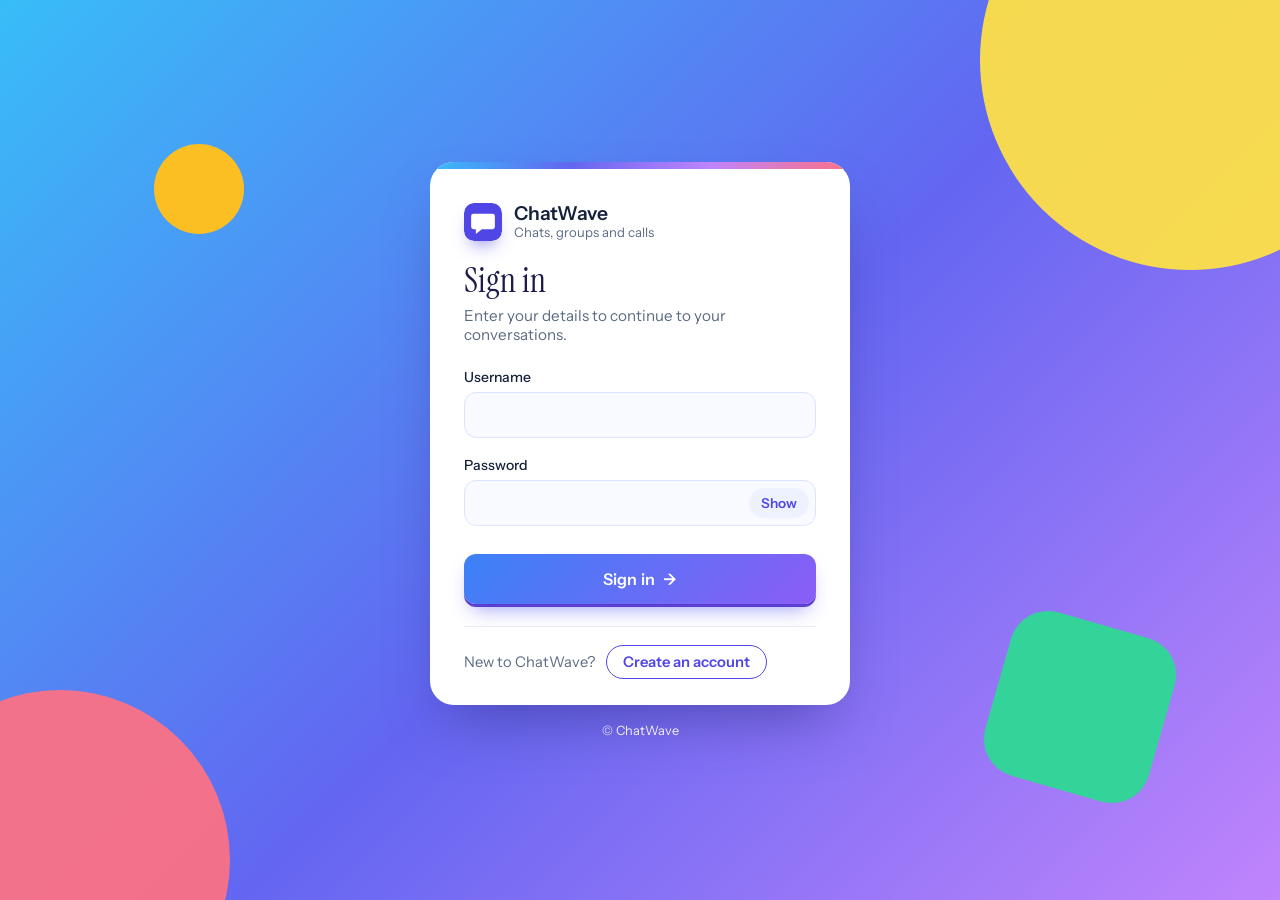
==== commit 45fb17e2: "Restore phone number field on signup page" ====
--- a/frontend/index.html
+++ b/frontend/index.html
@@ -4,380 +4,201 @@
     <meta charset="UTF-8">
     <meta name="viewport" content="width=device-width, initial-scale=1.0">
     <title>ChatWave - Sign in</title>
-    <link rel="icon" href="data:image/svg+xml,<svg xmlns='http://www.w3.org/2000/svg' viewBox='0 0 48 48'><rect width='48' height='48' rx='10' fill='%23111827'/><path d='M13 12h22a3 3 0 0 1 3 3v14a3 3 0 0 1-3 3H25l-6 5v-5h-6a3 3 0 0 1-3-3V15a3 3 0 0 1 3-3z' fill='white'/></svg>">
+    <link rel="icon" href="data:image/svg+xml,<svg xmlns='http://www.w3.org/2000/svg' viewBox='0 0 32 32'><rect width='32' height='32' rx='7' fill='%232457c5'/><path d='M8 9h16a2 2 0 0 1 2 2v9a2 2 0 0 1-2 2H15l-5 4v-4H8a2 2 0 0 1-2-2v-9a2 2 0 0 1 2-2z' fill='white'/></svg>">
+    <link rel="preconnect" href="https://fonts.googleapis.com">
+    <link rel="preconnect" href="https://fonts.gstatic.com" crossorigin>
+    <link href="https://fonts.googleapis.com/css2?family=Instrument+Sans:wght@400;500;600&family=Instrument+Serif&display=swap" rel="stylesheet">
+    <link rel="stylesheet" href="css/styles.css?v=5">
 
     <style>
         :root {
-            --ink: #111827;
-            --ink-hover: #1f2937;
-            --text: #111827;
-            --muted: #6b7280;
-            --line: #d1d5db;
-        }
-
-        * { margin: 0; padding: 0; box-sizing: border-box; }
-
-        body {
-            background: #ffffff;
-            color: var(--text);
-            font-family: system-ui, -apple-system, 'Segoe UI', Roboto, 'Helvetica Neue', Arial, sans-serif;
-            font-size: 15px;
-            -webkit-font-smoothing: antialiased;
-        }
-
+            --ink: #14213a; --muted: #5b6b82; --line: #cdd6e4;
+            --accent: #1f4fd8; --accent-dark: #1840b3; --danger: #b42318;
+        }
+        * { box-sizing: border-box; }
+        html, body { margin: 0; }
+        body { font-family: 'Instrument Sans', system-ui, -apple-system, 'Segoe UI', sans-serif;
+            color: var(--ink); background: #1f4fd8; overflow-x: hidden; }
         .hidden { display: none !important; }
 
-        .page {
-            display: grid;
-            grid-template-columns: minmax(0, 1fr) minmax(0, 1fr);
-            min-height: 100vh;
-            min-height: 100dvh;
-        }
-
-        /* ---------- Left panel (desktop only) ---------- */
-        .side {
-            display: flex;
-            flex-direction: column;
-            justify-content: space-between;
-            padding: 3rem;
-            background: #111827;
-            color: #ffffff;
-        }
-
-        .brand {
-            display: flex;
-            align-items: center;
-            gap: 0.7rem;
-            font-size: 1.15rem;
-            font-weight: 600;
-            letter-spacing: -0.01em;
-        }
-
-        .mark { width: 34px; height: 34px; flex-shrink: 0; }
-
-        .side h2 {
-            max-width: 20ch;
-            font-size: 2.1rem;
-            font-weight: 600;
-            line-height: 1.2;
-            letter-spacing: -0.02em;
-        }
-
-        .lead {
-            max-width: 40ch;
-            margin-top: 0.9rem;
-            color: #9ca3af;
-            line-height: 1.6;
-        }
-
-        .features {
-            display: grid;
-            gap: 1rem;
-            margin-top: 2rem;
-            list-style: none;
-        }
-
-        .features li {
-            display: flex;
-            align-items: center;
-            gap: 0.75rem;
-            color: #d1d5db;
-        }
-
-        .features svg { width: 20px; height: 20px; flex-shrink: 0; color: #ffffff; }
-
-        .side small { color: #6b7280; font-size: 0.8rem; }
-
-        /* ---------- Form side ---------- */
-        .main {
-            display: flex;
-            align-items: center;
-            justify-content: center;
-            padding: 2rem 1.25rem;
-            overflow-y: auto;
-        }
-
-        .card { width: 100%; max-width: 380px; }
-
-        .brand-mobile {
-            display: none;
-            align-items: center;
-            gap: 0.6rem;
-            margin-bottom: 2rem;
-            font-size: 1.1rem;
-            font-weight: 600;
-        }
-
-        h1 { font-size: 1.65rem; font-weight: 600; letter-spacing: -0.02em; }
-
-        .sub {
-            margin: 0.4rem 0 1.75rem;
-            color: var(--muted);
-            line-height: 1.5;
-        }
-
-        .field { margin-bottom: 1.1rem; }
-
-        label {
-            display: block;
-            margin-bottom: 0.4rem;
-            color: #374151;
-            font-size: 0.85rem;
-            font-weight: 500;
-        }
-
-        .input-wrap { position: relative; }
-
-        input {
-            width: 100%;
-            padding: 0.7rem 0.85rem;
-            border: 1px solid var(--line);
-            border-radius: 8px;
-            background: #ffffff;
-            color: var(--text);
-            font: inherit;
-            font-size: 1rem;
-            transition: border-color 0.15s, box-shadow 0.15s;
-        }
-
-        input::placeholder { color: #9ca3af; }
-
-        input:focus {
-            outline: none;
-            border-color: var(--ink);
-            box-shadow: 0 0 0 3px rgba(17, 24, 39, 0.12);
-        }
-
-        .has-toggle input { padding-right: 2.9rem; }
-
-        .toggle-password {
-            position: absolute;
-            top: 50%;
-            right: 0.35rem;
-            display: flex;
-            align-items: center;
-            justify-content: center;
-            width: 36px;
-            height: 36px;
-            padding: 0;
-            border: none;
-            border-radius: 6px;
-            background: transparent;
-            color: var(--muted);
-            cursor: pointer;
-            transform: translateY(-50%);
-            transition: background-color 0.15s, color 0.15s;
-        }
-
-        .toggle-password:hover,
-        .toggle-password:focus-visible {
-            outline: none;
-            background: #f3f4f6;
-            color: var(--ink);
-        }
-
-        .toggle-password svg { width: 19px; height: 19px; }
-        .toggle-password .icon-eye-off { display: none; }
-        .toggle-password.showing .icon-eye { display: none; }
-        .toggle-password.showing .icon-eye-off { display: block; }
-
-        .hint { margin-top: 0.35rem; color: var(--muted); font-size: 0.78rem; }
-
-        .btn {
-            width: 100%;
-            margin-top: 0.4rem;
-            padding: 0.8rem 1rem;
-            border: none;
-            border-radius: 8px;
-            background: var(--ink);
-            color: #ffffff;
-            font: inherit;
-            font-size: 1rem;
-            font-weight: 600;
-            cursor: pointer;
-            transition: background-color 0.15s;
-        }
-
-        .btn:hover { background: var(--ink-hover); }
-        .btn:focus-visible { outline: none; box-shadow: 0 0 0 3px rgba(17, 24, 39, 0.25); }
-        .btn:disabled { opacity: 0.6; cursor: wait; }
-
-        .switch {
-            margin-top: 1.4rem;
-            color: var(--muted);
-            font-size: 0.92rem;
-            text-align: center;
-        }
-
-        .switch a {
-            border-bottom: 1px solid var(--line);
-            color: var(--ink);
-            font-weight: 600;
-            text-decoration: none;
-        }
-
-        .switch a:hover { border-bottom-color: var(--ink); }
-
-        /* auth.js writes its message here and sets the text color itself */
-        .error-message {
-            min-height: 1.3rem;
-            margin-top: 1rem;
-            font-size: 0.88rem;
-            text-align: center;
-        }
-
-        .legal {
-            margin-top: 2rem;
-            color: #9ca3af;
-            font-size: 0.78rem;
-            text-align: center;
-        }
-
-        /* ---------- Tablets and phones ---------- */
-        @media (max-width: 900px) {
-            .page { grid-template-columns: 1fr; }
-            .side { display: none; }
-            .brand-mobile { display: flex; }
+        /* ---------- Colourful page ---------- */
+        .shape { position: fixed; pointer-events: none; }
+        .shape.s1 { width: 420px; height: 420px; border-radius: 50%; background: #ffc857; top: -150px; right: -120px; }
+        .shape.s2 { width: 340px; height: 340px; border-radius: 50%; background: #ff6b57; bottom: -130px; left: -110px; }
+        .shape.s3 { width: 170px; height: 170px; border-radius: 38px; background: #17c3a5; right: 9%; bottom: 12%; transform: rotate(16deg); }
+        .shape.s4 { width: 90px; height: 90px; border-radius: 50%; background: #ffd166; left: 12%; top: 16%; }
+
+        .page { position: relative; z-index: 1; min-height: 100vh; min-height: 100dvh; display: flex;
+            flex-direction: column; align-items: center; justify-content: center; padding: 28px 16px; }
+
+        /* ---------- Card ---------- */
+        .auth-card { width: 100%; max-width: 420px; background: #fff; border-radius: 18px; padding: 34px 34px 26px;
+            box-shadow: 0 28px 56px -20px rgba(6, 20, 66, .55); }
+
+        .brand { display: flex; align-items: center; gap: 12px; margin-bottom: 22px; }
+        .brand svg { width: 38px; height: 38px; flex-shrink: 0; }
+        .brand-name { font-weight: 600; font-size: 1.2rem; line-height: 1.2; }
+        .brand-name small { display: block; font-weight: 400; font-size: .82rem; color: var(--muted); }
+
+        .form-section { animation: none; }
+        .form-section h2 { margin: 0 0 6px; font-family: 'Instrument Serif', Georgia, serif; font-weight: 400;
+            font-size: 2.1rem; line-height: 1.1; text-align: left; color: var(--ink); }
+        .form-hint { margin: 0 0 24px; color: var(--muted); font-size: .95rem; text-align: left; }
+
+        .field { margin-bottom: 18px; }
+        .field label { display: block; margin-bottom: 6px; font-size: .875rem; font-weight: 500; }
+        .field input { width: 100%; height: 46px; padding: 0 14px; border: 1px solid var(--line); border-radius: 10px;
+            font: inherit; font-size: 1rem; color: var(--ink); background: #fff; box-shadow: none;
+            transition: border-color .15s, box-shadow .15s; }
+        .field input:hover { border-color: #aebbd0; }
+        .field input:focus { outline: none; border-color: var(--accent); box-shadow: 0 0 0 3px rgba(31, 79, 216, .2); }
+        .field-help { margin: 6px 0 0; font-size: .8rem; color: var(--muted); }
+
+        .pw { position: relative; }
+        .pw input { padding-right: 70px; }
+        .toggle-password { position: absolute; top: 50%; right: 7px; transform: translateY(-50%); height: 32px;
+            padding: 0 10px; border: 0; border-radius: 7px; background: transparent; color: var(--accent);
+            font: inherit; font-size: .85rem; font-weight: 500; cursor: pointer; }
+        .toggle-password:hover { background: #eef3fc; }
+        .toggle-password:focus-visible { outline: 2px solid var(--accent); }
+
+        .auth-card .btn-primary { width: 100%; height: 48px; margin-top: 8px; border: 0; border-radius: 10px;
+            background: var(--accent); color: #fff; font: inherit; font-size: 1rem; font-weight: 600; cursor: pointer;
+            box-shadow: none; transform: none; filter: none; transition: background .15s; }
+        .auth-card .btn-primary:hover { background: var(--accent-dark); transform: none; filter: none; }
+        .auth-card .btn-primary:focus-visible { outline: 3px solid rgba(31, 79, 216, .35); outline-offset: 2px; }
+        .auth-card .btn-primary:disabled { opacity: .65; cursor: wait; }
+
+        .toggle-text { margin: 22px 0 0; padding-top: 18px; border-top: 1px solid #e8edf4; font-size: .92rem;
+            color: var(--muted); text-align: left; }
+        .toggle-text a { color: var(--accent); font-weight: 600; text-decoration: none; }
+        .toggle-text a:hover { text-decoration: underline; }
+
+        #error-message:empty { display: none; }
+        #error-message { margin-top: 16px; padding: 10px 14px; font-size: .9rem; color: var(--danger);
+            background: #fdecea; border-left: 3px solid var(--danger); border-radius: 6px; text-align: left; }
+
+        .page-footer { margin: 18px 0 0; font-size: .8rem; color: rgba(255, 255, 255, .8); }
+
+        @media (max-width: 520px) {
+            .auth-card { padding: 26px 22px 22px; border-radius: 16px; }
+            .shape.s1 { width: 280px; height: 280px; top: -110px; right: -100px; }
+            .shape.s2 { width: 240px; height: 240px; bottom: -100px; left: -90px; }
+            .shape.s3, .shape.s4 { display: none; }
+            .field input { font-size: 16px; }
+        }
+    
+        /* ---------- Button polish ---------- */
+        .auth-card .btn-primary {
+            height: 50px; margin-top: 10px; border-radius: 12px; letter-spacing: .01em;
+            background: var(--accent); color: #fff;
+            box-shadow: 0 3px 0 #1537a0, 0 8px 16px -6px rgba(31, 79, 216, .55);
+            transition: background .15s, transform .12s, box-shadow .12s;
+        }
+        .auth-card .btn-primary:hover { background: #2b5fe6; transform: translateY(-1px);
+            box-shadow: 0 4px 0 #1537a0, 0 12px 20px -6px rgba(31, 79, 216, .6); }
+        .auth-card .btn-primary:active { background: var(--accent-dark); transform: translateY(2px);
+            box-shadow: 0 1px 0 #1537a0, 0 4px 8px -4px rgba(31, 79, 216, .5); }
+        .auth-card .btn-primary:not(:disabled)::after { content: "\2192"; display: inline-block; margin-left: 8px;
+            transition: transform .15s; }
+        .auth-card .btn-primary:not(:disabled):hover::after { transform: translateX(4px); }
+        .auth-card .btn-primary:disabled { opacity: .85; transform: none; box-shadow: 0 3px 0 #1537a0; }
+        .auth-card .btn-primary:disabled::after { content: ""; display: inline-block; width: 15px; height: 15px;
+            margin-left: 10px; vertical-align: -2px; border: 2px solid rgba(255, 255, 255, .4);
+            border-top-color: #fff; border-radius: 50%; animation: btn-spin .7s linear infinite; }
+        @keyframes btn-spin { to { transform: rotate(360deg); } }
+
+        .toggle-password { height: 30px; padding: 0 12px; border-radius: 999px; background: #eef3fc;
+            color: var(--accent); font-weight: 600; transition: background .15s, color .15s; }
+        .toggle-password:hover { background: var(--accent); color: #fff; }
+
+        .toggle-text a { display: inline-block; margin-left: 8px; padding: 7px 16px; border: 1.5px solid var(--accent);
+            border-radius: 999px; font-weight: 600; transition: background .15s, color .15s; }
+        .toggle-text a:hover { background: var(--accent); color: #fff; text-decoration: none; }
+        .toggle-text a:focus-visible { outline: 3px solid rgba(31, 79, 216, .35); outline-offset: 2px; }
+
+        @media (prefers-reduced-motion: reduce) {
+            .auth-card .btn-primary, .auth-card .btn-primary::after { transition: none; }
+            .auth-card .btn-primary:disabled::after { animation: none; }
         }
     </style>
+    <link rel="stylesheet" href="css/auth-bright.css">
 </head>
 <body>
+    <div class="shape s1"></div><div class="shape s2"></div><div class="shape s3"></div><div class="shape s4"></div>
+
     <div class="page">
-
-        <!-- Left panel: brand -->
-        <aside class="side">
+        <div class="auth-card">
+
             <div class="brand">
-                <svg class="mark" viewBox="0 0 48 48" fill="currentColor" aria-hidden="true">
-                    <path d="M10 8h28a4 4 0 0 1 4 4v18a4 4 0 0 1-4 4H22l-8 7v-7h-4a4 4 0 0 1-4-4V12a4 4 0 0 1 4-4z"/>
+                <svg viewBox="0 0 32 32" aria-hidden="true">
+                    <rect width="32" height="32" rx="8" fill="#1f4fd8"/>
+                    <path d="M8 9h16a2 2 0 0 1 2 2v9a2 2 0 0 1-2 2H15l-5 4v-4H8a2 2 0 0 1-2-2v-9a2 2 0 0 1 2-2z" fill="#fff"/>
                 </svg>
-                <span>ChatWave</span>
+                <div class="brand-name">ChatWave<small>Chats, groups and calls</small></div>
             </div>
 
-            <div>
-                <h2>Messaging, calls and groups in one place.</h2>
-                <p class="lead">Stay in touch with your contacts and teams, wherever you are.</p>
-                <ul class="features">
-                    <li>
-                        <svg viewBox="0 0 24 24" fill="none" stroke="currentColor" stroke-width="1.8" stroke-linecap="round" stroke-linejoin="round" aria-hidden="true"><path d="M21 15a2 2 0 0 1-2 2H7l-4 4V5a2 2 0 0 1 2-2h14a2 2 0 0 1 2 2z"/></svg>
-                        Private one-to-one conversations
-                    </li>
-                    <li>
-                        <svg viewBox="0 0 24 24" fill="none" stroke="currentColor" stroke-width="1.8" stroke-linecap="round" stroke-linejoin="round" aria-hidden="true"><path d="M17 21v-2a4 4 0 0 0-4-4H5a4 4 0 0 0-4 4v2"/><circle cx="9" cy="7" r="4"/><path d="M23 21v-2a4 4 0 0 0-3-3.87"/><path d="M16 3.13a4 4 0 0 1 0 7.75"/></svg>
-                        Group chats
-                    </li>
-                    <li>
-                        <svg viewBox="0 0 24 24" fill="none" stroke="currentColor" stroke-width="1.8" stroke-linecap="round" stroke-linejoin="round" aria-hidden="true"><polygon points="23 7 16 12 23 17 23 7"/><rect x="1" y="5" width="15" height="14" rx="2" ry="2"/></svg>
-                        Voice and video calls
-                    </li>
-                </ul>
+            <!-- Login Form -->
+            <div id="login-form" class="form-section">
+                <h2>Sign in</h2>
+                <p class="form-hint">Enter your details to continue to your conversations.</p>
+                <form id="loginForm">
+                    <div class="field">
+                        <label for="login-username">Username</label>
+                        <input type="text" id="login-username" autocomplete="username" autocapitalize="none" required>
+                    </div>
+                    <div class="field">
+                        <label for="login-password">Password</label>
+                        <div class="pw">
+                            <input type="password" id="login-password" autocomplete="current-password" required>
+                            <button type="button" class="toggle-password" data-target="login-password" aria-label="Show password">Show</button>
+                        </div>
+                    </div>
+                    <button type="submit" class="btn btn-primary">Sign in</button>
+                    <p class="toggle-text">New to ChatWave? <a href="#" onclick="toggleForms(); return false;">Create an account</a></p>
+                </form>
             </div>
 
-            <small>&copy; ChatWave</small>
-        </aside>
-
-        <!-- Right: forms -->
-        <main class="main">
-            <div class="card">
-
-                <div class="brand-mobile">
-                    <svg class="mark" viewBox="0 0 48 48" fill="currentColor" aria-hidden="true">
-                        <path d="M10 8h28a4 4 0 0 1 4 4v18a4 4 0 0 1-4 4H22l-8 7v-7h-4a4 4 0 0 1-4-4V12a4 4 0 0 1 4-4z"/>
-                    </svg>
-                    <span>ChatWave</span>
-                </div>
-
-                <!-- Sign in -->
-                <div id="login-form">
-                    <h1>Sign in</h1>
-                    <p class="sub">Welcome back. Enter your details to continue.</p>
-
-                    <form id="loginForm">
-                        <div class="field">
-                            <label for="login-username">Username</label>
-                            <input type="text" id="login-username" placeholder="Enter your username"
-                                   autocomplete="username" autocapitalize="none" autocorrect="off" spellcheck="false" required>
+            <!-- Register Form -->
+            <div id="register-form" class="form-section hidden">
+                <h2>Create an account</h2>
+                <p class="form-hint">Choose a username and password to get started.</p>
+                <form id="registerForm">
+                    <div class="field">
+                        <label for="reg-username">Username</label>
+                        <input type="text" id="reg-username" autocomplete="username" autocapitalize="none" required minlength="3">
+                        <p class="field-help">At least 3 characters.</p>
+                    </div>
+                    <div class="field">
+                        <label for="reg-email">Email address</label>
+                        <input type="email" id="reg-email" autocomplete="email" required>
+                    </div>
+                    <div class="field">
+                        <label for="reg-phone">Phone number</label>
+                        <input type="tel" id="reg-phone" autocomplete="tel" inputmode="tel" placeholder="+254 712 345 678" required>
+                        <p class="field-help">Include your country code. Other users never see it; only site administrators can.</p>
+                    </div>
+                    <div class="field">
+                        <label for="reg-password">Password</label>
+                        <div class="pw">
+                            <input type="password" id="reg-password" autocomplete="new-password" required minlength="6">
+                            <button type="button" class="toggle-password" data-target="reg-password" aria-label="Show password">Show</button>
                         </div>
-
-                        <div class="field">
-                            <label for="login-password">Password</label>
-                            <div class="input-wrap has-toggle">
-                                <input type="password" id="login-password" placeholder="Enter your password"
-                                       autocomplete="current-password" required>
-                                <button type="button" class="toggle-password" data-target="login-password"
-                                        aria-label="Show password" aria-pressed="false">
-                                    <svg class="icon-eye" viewBox="0 0 24 24" fill="none" stroke="currentColor" stroke-width="2" stroke-linecap="round" stroke-linejoin="round">
-                                        <path d="M1 12s4-8 11-8 11 8 11 8-4 8-11 8-11-8-11-8z"/><circle cx="12" cy="12" r="3"/>
-                                    </svg>
-                                    <svg class="icon-eye-off" viewBox="0 0 24 24" fill="none" stroke="currentColor" stroke-width="2" stroke-linecap="round" stroke-linejoin="round">
-                                        <path d="M17.94 17.94A10.94 10.94 0 0 1 12 20C5 20 1 12 1 12a18.5 18.5 0 0 1 5.06-5.94"/>
-                                        <path d="M9.9 4.24A9.1 9.1 0 0 1 12 4c7 0 11 8 11 8a18.5 18.5 0 0 1-2.16 3.19"/>
-                                        <path d="M14.12 14.12a3 3 0 1 1-4.24-4.24"/><line x1="1" y1="1" x2="23" y2="23"/>
-                                    </svg>
-                                </button>
-                            </div>
-                        </div>
-
-                        <button type="submit" class="btn">Sign in</button>
-                    </form>
-
-                    <p class="switch">Don't have an account? <a href="#" onclick="toggleForms(); return false;">Create one</a></p>
-                </div>
-
-                <!-- Create account -->
-                <div id="register-form" class="hidden">
-                    <h1>Create an account</h1>
-                    <p class="sub">It only takes a minute to get started.</p>
-
-                    <form id="registerForm">
-                        <div class="field">
-                            <label for="reg-username">Username</label>
-                            <input type="text" id="reg-username" placeholder="Choose a username"
-                                   autocomplete="username" autocapitalize="none" autocorrect="off" spellcheck="false"
-                                   required minlength="3">
-                            <p class="hint">At least 3 characters.</p>
-                        </div>
-
-                        <div class="field">
-                            <label for="reg-email">Email address</label>
-                            <input type="email" id="reg-email" placeholder="name@example.com"
-                                   autocomplete="email" required>
-                        </div>
-
-                        <div class="field">
-                            <label for="reg-password">Password</label>
-                            <div class="input-wrap has-toggle">
-                                <input type="password" id="reg-password" placeholder="Create a password"
-                                       autocomplete="new-password" required minlength="6">
-                                <button type="button" class="toggle-password" data-target="reg-password"
-                                        aria-label="Show password" aria-pressed="false">
-                                    <svg class="icon-eye" viewBox="0 0 24 24" fill="none" stroke="currentColor" stroke-width="2" stroke-linecap="round" stroke-linejoin="round">
-                                        <path d="M1 12s4-8 11-8 11 8 11 8-4 8-11 8-11-8-11-8z"/><circle cx="12" cy="12" r="3"/>
-                                    </svg>
-                                    <svg class="icon-eye-off" viewBox="0 0 24 24" fill="none" stroke="currentColor" stroke-width="2" stroke-linecap="round" stroke-linejoin="round">
-                                        <path d="M17.94 17.94A10.94 10.94 0 0 1 12 20C5 20 1 12 1 12a18.5 18.5 0 0 1 5.06-5.94"/>
-                                        <path d="M9.9 4.24A9.1 9.1 0 0 1 12 4c7 0 11 8 11 8a18.5 18.5 0 0 1-2.16 3.19"/>
-                                        <path d="M14.12 14.12a3 3 0 1 1-4.24-4.24"/><line x1="1" y1="1" x2="23" y2="23"/>
-                                    </svg>
-                                </button>
-                            </div>
-                            <p class="hint">At least 6 characters.</p>
-                        </div>
-
-                        <button type="submit" class="btn">Create account</button>
-                    </form>
-
-                    <p class="switch">Already have an account? <a href="#" onclick="toggleForms(); return false;">Sign in</a></p>
-                </div>
-
-                <div id="error-message" class="error-message" role="alert"></div>
-
-                <p class="legal">&copy; ChatWave</p>
+                        <p class="field-help">At least 6 characters.</p>
+                    </div>
+                    <button type="submit" class="btn btn-primary">Create account</button>
+                    <p class="toggle-text">Already have an account? <a href="#" onclick="toggleForms(); return false;">Sign in</a></p>
+                </form>
             </div>
-        </main>
+
+            <div id="error-message" class="error-message"></div>
+        </div>
+        <p class="page-footer">&copy; ChatWave</p>
     </div>
 
     <!-- config.js must load first: it defines API_URL and WS_URL -->
     <script src="js/config.js"></script>
+    <script>fetch(API_URL + '/health/db').catch(function () {});</script>
     <script src="js/auth.js"></script>
 
     <!-- Show / hide password -->
@@ -386,17 +207,13 @@
             btn.addEventListener('click', function () {
                 var input = document.getElementById(btn.dataset.target);
                 if (!input) return;
-
                 var show = input.type === 'password';
                 input.type = show ? 'text' : 'password';
-
-                btn.classList.toggle('showing', show);
-                btn.setAttribute('aria-pressed', show ? 'true' : 'false');
+                btn.textContent = show ? 'Hide' : 'Show';
                 btn.setAttribute('aria-label', show ? 'Hide password' : 'Show password');
-
                 input.focus();
             });
         });
     </script>
 </body>
-</html>+</html>
--- a/frontend/css/styles.css
+++ b/frontend/css/styles.css
@@ -0,0 +1,475 @@
+/* ============================================
+   CHAT SYSTEM - GLOBAL STYLES
+   ============================================ */
+
+:root {
+    --primary-color: #4f46e5;
+    --primary-hover: #4338ca;
+    --secondary-color: #64748b;
+    --success-color: #10b981;
+    --danger-color: #ef4444;
+    --bg-color: #f1f5f9;
+    --sidebar-bg: #ffffff;
+    --chat-bg: #f8fafc;
+    --message-sent: #4f46e5;
+    --message-received: #e2e8f0;
+    --text-primary: #1e293b;
+    --text-secondary: #64748b;
+    --border-color: #e2e8f0;
+    --shadow: 0 4px 6px -1px rgba(0, 0, 0, 0.1);
+}
+
+* {
+    margin: 0;
+    padding: 0;
+    box-sizing: border-box;
+}
+
+body {
+    font-family: 'Segoe UI', Tahoma, Geneva, Verdana, sans-serif;
+    background-color: var(--bg-color);
+    color: var(--text-primary);
+    height: 100vh;
+    overflow: hidden;
+}
+
+/* ============================================
+   AUTHENTICATION PAGES
+   ============================================ */
+
+.auth-container {
+    display: flex;
+    justify-content: center;
+    align-items: center;
+    height: 100vh;
+    background: linear-gradient(135deg, #667eea 0%, #764ba2 100%);
+}
+
+.auth-box {
+    background: white;
+    padding: 2.5rem;
+    border-radius: 16px;
+    box-shadow: var(--shadow);
+    width: 100%;
+    max-width: 400px;
+    animation: slideUp 0.5s ease;
+}
+
+.auth-box h1 {
+    text-align: center;
+    margin-bottom: 1.5rem;
+    color: var(--primary-color);
+}
+
+.form-section h2 {
+    margin-bottom: 1.5rem;
+    font-size: 1.5rem;
+}
+
+.input-group {
+    margin-bottom: 1rem;
+}
+
+.input-group input {
+    width: 100%;
+    padding: 0.75rem 1rem;
+    border: 2px solid var(--border-color);
+    border-radius: 8px;
+    font-size: 1rem;
+    transition: border-color 0.3s;
+}
+
+.input-group input:focus {
+    outline: none;
+    border-color: var(--primary-color);
+}
+
+.btn {
+    width: 100%;
+    padding: 0.75rem;
+    border: none;
+    border-radius: 8px;
+    font-size: 1rem;
+    font-weight: 600;
+    cursor: pointer;
+    transition: all 0.3s;
+}
+
+.btn-primary {
+    background-color: var(--primary-color);
+    color: white;
+}
+
+.btn-primary:hover {
+    background-color: var(--primary-hover);
+}
+
+.btn-small {
+    width: auto;
+    padding: 0.5rem 1rem;
+    font-size: 0.875rem;
+    background-color: var(--secondary-color);
+    color: white;
+}
+
+.btn-send {
+    width: auto;
+    padding: 0.75rem 1.5rem;
+    background-color: var(--primary-color);
+    color: white;
+}
+
+.toggle-text {
+    text-align: center;
+    margin-top: 1rem;
+    color: var(--text-secondary);
+}
+
+.toggle-text a {
+    color: var(--primary-color);
+    text-decoration: none;
+    font-weight: 600;
+}
+
+.error-message {
+    color: var(--danger-color);
+    text-align: center;
+    margin-top: 1rem;
+    font-size: 0.875rem;
+}
+
+.hidden {
+    display: none !important;
+}
+
+/* ============================================
+   CHAT INTERFACE
+   ============================================ */
+
+.chat-app {
+    display: flex;
+    height: 100vh;
+}
+
+/* Sidebar */
+.sidebar {
+    width: 320px;
+    background-color: var(--sidebar-bg);
+    border-right: 1px solid var(--border-color);
+    display: flex;
+    flex-direction: column;
+}
+
+.sidebar-header {
+    padding: 1.5rem;
+    border-bottom: 1px solid var(--border-color);
+}
+
+.sidebar-header h2 {
+    margin-bottom: 0.5rem;
+}
+
+.user-info {
+    display: flex;
+    justify-content: space-between;
+    align-items: center;
+    font-size: 0.875rem;
+    color: var(--text-secondary);
+}
+
+.search-box {
+    padding: 1rem;
+    border-bottom: 1px solid var(--border-color);
+}
+
+.search-box input {
+    width: 100%;
+    padding: 0.5rem 1rem;
+    border: 1px solid var(--border-color);
+    border-radius: 20px;
+    font-size: 0.875rem;
+}
+
+.users-list {
+    flex: 1;
+    overflow-y: auto;
+    padding: 0.5rem;
+}
+
+.user-item {
+    display: flex;
+    align-items: center;
+    padding: 0.75rem 1rem;
+    border-radius: 8px;
+    cursor: pointer;
+    transition: background-color 0.2s;
+    margin-bottom: 0.25rem;
+}
+
+.user-item:hover {
+    background-color: var(--bg-color);
+}
+
+.user-item.active {
+    background-color: #e0e7ff;
+}
+
+.user-avatar {
+    width: 40px;
+    height: 40px;
+    border-radius: 50%;
+    background-color: var(--primary-color);
+    color: white;
+    display: flex;
+    align-items: center;
+    justify-content: center;
+    font-weight: bold;
+    margin-right: 0.75rem;
+    flex-shrink: 0;
+}
+
+.user-details {
+    flex: 1;
+    min-width: 0;
+}
+
+.user-name {
+    font-weight: 600;
+    margin-bottom: 0.25rem;
+}
+
+.user-status {
+    font-size: 0.75rem;
+    color: var(--text-secondary);
+}
+
+.user-status.online {
+    color: var(--success-color);
+}
+
+.unread-badge {
+    background-color: var(--danger-color);
+    color: white;
+    font-size: 0.75rem;
+    padding: 0.125rem 0.5rem;
+    border-radius: 10px;
+    margin-left: 0.5rem;
+}
+
+/* Chat Main Area */
+.chat-main {
+    flex: 1;
+    display: flex;
+    flex-direction: column;
+    background-color: var(--chat-bg);
+    min-width: 0;
+}
+
+.chat-header {
+    display: flex;
+    align-items: center;
+    padding: 1rem 1.5rem;
+    background-color: white;
+    border-bottom: 1px solid var(--border-color);
+    box-shadow: var(--shadow);
+}
+
+.chat-header-info h3 {
+    margin: 0;
+}
+
+.back-btn {
+    display: none;
+    background: none;
+    border: none;
+    font-size: 1.5rem;
+    line-height: 1;
+    padding: 0 12px 0 0;
+    cursor: pointer;
+    color: var(--text-primary);
+}
+
+.messages-container {
+    flex: 1;
+    overflow-y: auto;
+    padding: 1.5rem;
+    display: flex;
+    flex-direction: column;
+    gap: 1rem;
+}
+
+.empty-state {
+    text-align: center;
+    color: var(--text-secondary);
+    margin-top: 2rem;
+}
+
+.message {
+    max-width: 70%;
+    padding: 0.75rem 1rem;
+    border-radius: 12px;
+    position: relative;
+    animation: fadeIn 0.3s ease;
+    overflow-wrap: anywhere;
+}
+
+.message.sent {
+    align-self: flex-end;
+    background-color: var(--message-sent);
+    color: white;
+    border-bottom-right-radius: 4px;
+}
+
+.message.received {
+    align-self: flex-start;
+    background-color: var(--message-received);
+    color: var(--text-primary);
+    border-bottom-left-radius: 4px;
+}
+
+.message-sender {
+    font-size: 0.75rem;
+    font-weight: 600;
+    margin-bottom: 0.25rem;
+    opacity: 0.8;
+}
+
+.message-time {
+    font-size: 0.7rem;
+    opacity: 0.7;
+    margin-top: 0.25rem;
+    text-align: right;
+}
+
+.message-input-area {
+    padding: 1rem 1.5rem;
+    background-color: white;
+    border-top: 1px solid var(--border-color);
+}
+
+.typing-indicator {
+    font-size: 0.875rem;
+    color: var(--text-secondary);
+    font-style: italic;
+    margin-bottom: 0.5rem;
+    min-height: 1.25rem;
+}
+
+.input-wrapper {
+    display: flex;
+    gap: 0.75rem;
+}
+
+.input-wrapper input {
+    flex: 1;
+    min-width: 0;
+    padding: 0.75rem 1rem;
+    border: 2px solid var(--border-color);
+    border-radius: 24px;
+    font-size: 1rem;
+}
+
+.input-wrapper input:focus {
+    outline: none;
+    border-color: var(--primary-color);
+}
+
+/* Notification */
+.notification {
+    position: fixed;
+    top: 20px;
+    right: 20px;
+    background-color: var(--primary-color);
+    color: white;
+    padding: 1rem 1.5rem;
+    border-radius: 8px;
+    box-shadow: var(--shadow);
+    transform: translateX(400px);
+    transition: transform 0.3s ease;
+    z-index: 1000;
+}
+
+.notification.show {
+    transform: translateX(0);
+}
+
+/* Animations */
+@keyframes slideUp {
+    from { opacity: 0; transform: translateY(20px); }
+    to { opacity: 1; transform: translateY(0); }
+}
+
+@keyframes fadeIn {
+    from { opacity: 0; transform: translateY(10px); }
+    to { opacity: 1; transform: translateY(0); }
+}
+
+/* ============================================
+   RESPONSIVE DESIGN (MOBILE)
+   ============================================ */
+
+@media (max-width: 768px) {
+    body,
+    .auth-container {
+        height: 100vh;
+        height: 100dvh; /* accounts for the mobile browser address bar */
+    }
+
+    .chat-app {
+        height: 100vh;
+        height: 100dvh;
+        overflow: hidden;
+    }
+
+    /* The user list fills the screen by default */
+    .sidebar {
+        width: 100%;
+        height: 100%;
+        border-right: none;
+    }
+
+    /* The conversation is hidden until a user is selected */
+    .chat-main {
+        display: none;
+        width: 100%;
+        height: 100%;
+    }
+
+    .chat-app.chat-open .sidebar {
+        display: none;
+    }
+
+    .chat-app.chat-open .chat-main {
+        display: flex;
+    }
+
+    .back-btn {
+        display: inline-block;
+    }
+
+    .message {
+        max-width: 85%;
+    }
+
+    .message-input-area {
+        padding: 0.75rem 1rem;
+    }
+
+    .auth-box {
+        margin: 1rem;
+        padding: 1.5rem;
+    }
+
+    .notification {
+        left: 10px;
+        right: 10px;
+        top: 10px;
+    }
+
+    /* 16px stops iOS from zooming in when an input is tapped */
+    .input-group input,
+    .search-box input,
+    .input-wrapper input {
+        font-size: 16px;
+    }
+}
--- a/frontend/css/auth-bright.css
+++ b/frontend/css/auth-bright.css
@@ -0,0 +1,52 @@
+/* Brighter ChatWave sign in / register (loads after the inline page styles) */
+:root { --accent: #4f46e5; --accent-dark: #4338ca; }
+
+body { background: linear-gradient(135deg, #38bdf8 0%, #6366f1 52%, #c084fc 100%); background-attachment: fixed; }
+
+/* brighter, friendlier shapes */
+.shape.s1 { background: #fde047; opacity: .95; }
+.shape.s2 { background: #fb7185; opacity: .95; }
+.shape.s3 { background: #34d399; }
+.shape.s4 { background: #fbbf24; }
+
+/* card */
+.auth-card {
+    position: relative;
+    overflow: hidden;
+    border-radius: 24px;
+    padding-top: 40px;
+    box-shadow: 0 30px 60px -22px rgba(49, 46, 129, .6);
+}
+.auth-card::before {
+    content: "";
+    position: absolute; top: 0; left: 0; right: 0; height: 7px;
+    background: linear-gradient(90deg, #38bdf8, #6366f1, #c084fc, #fb7185);
+}
+
+.brand svg { border-radius: 10px; box-shadow: 0 10px 18px -8px rgba(79, 70, 229, .7); }
+.brand svg rect { fill: #4f46e5; }
+.form-section h2 { color: #1e1b4b; }
+
+/* inputs */
+.field input { background: #f8faff; border-color: #dbe4ff; border-radius: 12px; }
+.field input:hover { border-color: #b8c4f5; }
+.field input:focus { background: #fff; box-shadow: 0 0 0 4px rgba(99, 102, 241, .2); }
+
+/* main button */
+.auth-card .btn-primary,
+.auth-card .btn-primary:hover,
+.auth-card .btn-primary:active {
+    background: linear-gradient(135deg, #3b82f6 0%, #8b5cf6 100%);
+}
+.auth-card .btn-primary { box-shadow: 0 3px 0 #5b3fd0, 0 12px 20px -8px rgba(99, 102, 241, .65); }
+.auth-card .btn-primary:hover { filter: brightness(1.08); box-shadow: 0 4px 0 #5b3fd0, 0 16px 24px -8px rgba(99, 102, 241, .7); }
+.auth-card .btn-primary:active { filter: none; box-shadow: 0 1px 0 #5b3fd0, 0 4px 8px -4px rgba(99, 102, 241, .5); }
+.auth-card .btn-primary:disabled { box-shadow: 0 3px 0 #5b3fd0; }
+
+/* small controls */
+.toggle-password { background: #eef2ff; color: #4f46e5; }
+.toggle-password:hover { background: #4f46e5; color: #fff; }
+.toggle-text a { color: #4f46e5; border-color: #4f46e5; }
+.toggle-text a:hover { background: #4f46e5; color: #fff; }
+
+.page-footer { color: #fff; opacity: .9; }
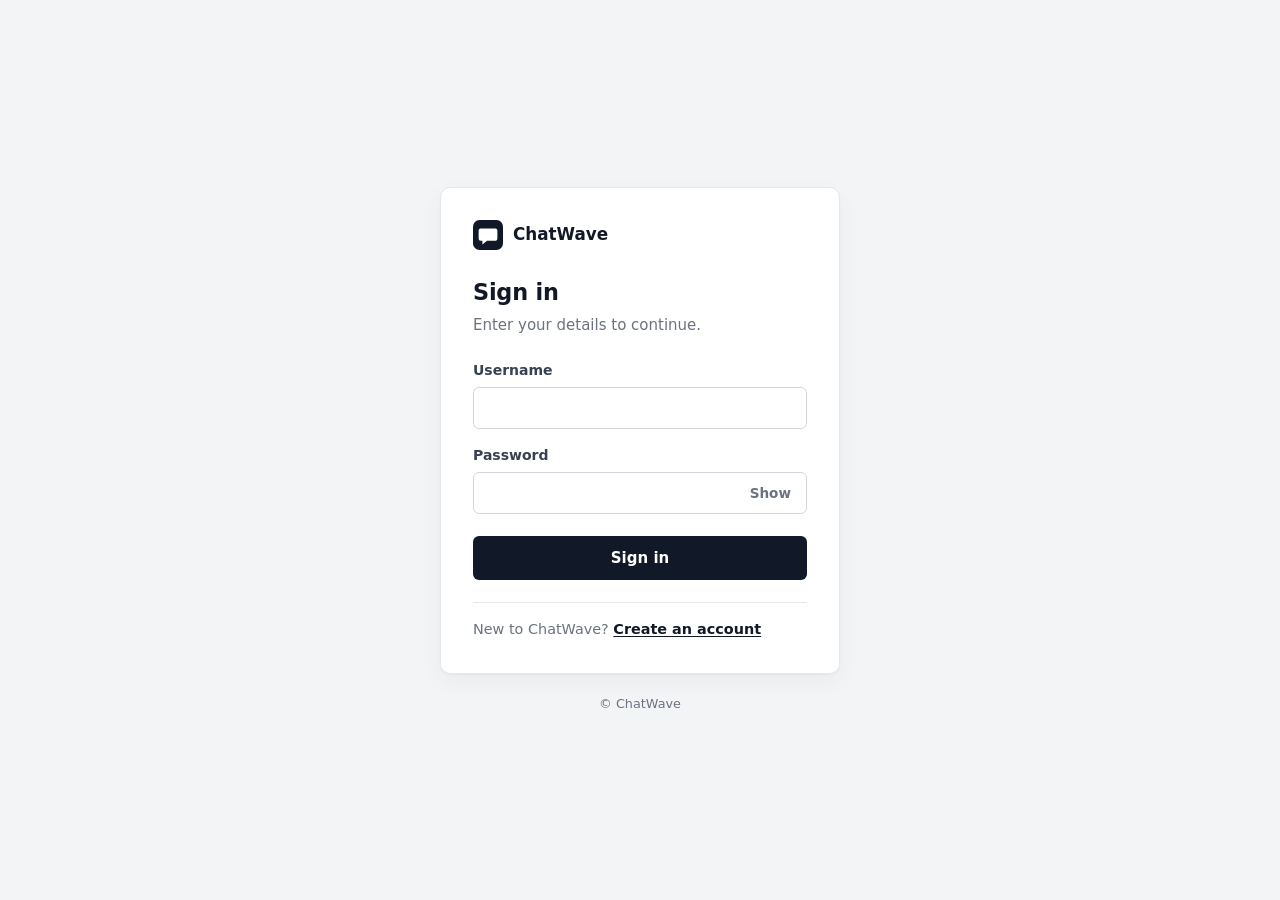
==== commit 06df6a50: "Plain professional login and signup page" ====
--- a/frontend/index.html
+++ b/frontend/index.html
@@ -4,201 +4,189 @@
     <meta charset="UTF-8">
     <meta name="viewport" content="width=device-width, initial-scale=1.0">
     <title>ChatWave - Sign in</title>
-    <link rel="icon" href="data:image/svg+xml,<svg xmlns='http://www.w3.org/2000/svg' viewBox='0 0 32 32'><rect width='32' height='32' rx='7' fill='%232457c5'/><path d='M8 9h16a2 2 0 0 1 2 2v9a2 2 0 0 1-2 2H15l-5 4v-4H8a2 2 0 0 1-2-2v-9a2 2 0 0 1 2-2z' fill='white'/></svg>">
-    <link rel="preconnect" href="https://fonts.googleapis.com">
-    <link rel="preconnect" href="https://fonts.gstatic.com" crossorigin>
-    <link href="https://fonts.googleapis.com/css2?family=Instrument+Sans:wght@400;500;600&family=Instrument+Serif&display=swap" rel="stylesheet">
-    <link rel="stylesheet" href="css/styles.css?v=5">
-
+    <link rel="icon" href="data:image/svg+xml,<svg xmlns='http://www.w3.org/2000/svg' viewBox='0 0 32 32'><rect width='32' height='32' rx='7' fill='%23111827'/><path d='M8 9h16a2 2 0 0 1 2 2v9a2 2 0 0 1-2 2H15l-5 4v-4H8a2 2 0 0 1-2-2v-9a2 2 0 0 1 2-2z' fill='white'/></svg>">
     <style>
         :root {
-            --ink: #14213a; --muted: #5b6b82; --line: #cdd6e4;
-            --accent: #1f4fd8; --accent-dark: #1840b3; --danger: #b42318;
+            --ink: #111827;
+            --text: #374151;
+            --muted: #6b7280;
+            --line: #d1d5db;
+            --line-soft: #e5e7eb;
+            --bg: #f3f4f6;
+            --card: #ffffff;
         }
         * { box-sizing: border-box; }
         html, body { margin: 0; }
-        body { font-family: 'Instrument Sans', system-ui, -apple-system, 'Segoe UI', sans-serif;
-            color: var(--ink); background: #1f4fd8; overflow-x: hidden; }
+        body {
+            min-height: 100vh;
+            min-height: 100dvh;
+            display: flex;
+            flex-direction: column;
+            align-items: center;
+            justify-content: center;
+            padding: 24px 16px;
+            font-family: system-ui, -apple-system, 'Segoe UI', Roboto, Helvetica, Arial, sans-serif;
+            font-size: 15px;
+            line-height: 1.5;
+            color: var(--text);
+            background: var(--bg);
+        }
         .hidden { display: none !important; }
 
-        /* ---------- Colourful page ---------- */
-        .shape { position: fixed; pointer-events: none; }
-        .shape.s1 { width: 420px; height: 420px; border-radius: 50%; background: #ffc857; top: -150px; right: -120px; }
-        .shape.s2 { width: 340px; height: 340px; border-radius: 50%; background: #ff6b57; bottom: -130px; left: -110px; }
-        .shape.s3 { width: 170px; height: 170px; border-radius: 38px; background: #17c3a5; right: 9%; bottom: 12%; transform: rotate(16deg); }
-        .shape.s4 { width: 90px; height: 90px; border-radius: 50%; background: #ffd166; left: 12%; top: 16%; }
-
-        .page { position: relative; z-index: 1; min-height: 100vh; min-height: 100dvh; display: flex;
-            flex-direction: column; align-items: center; justify-content: center; padding: 28px 16px; }
-
-        /* ---------- Card ---------- */
-        .auth-card { width: 100%; max-width: 420px; background: #fff; border-radius: 18px; padding: 34px 34px 26px;
-            box-shadow: 0 28px 56px -20px rgba(6, 20, 66, .55); }
-
-        .brand { display: flex; align-items: center; gap: 12px; margin-bottom: 22px; }
-        .brand svg { width: 38px; height: 38px; flex-shrink: 0; }
-        .brand-name { font-weight: 600; font-size: 1.2rem; line-height: 1.2; }
-        .brand-name small { display: block; font-weight: 400; font-size: .82rem; color: var(--muted); }
-
-        .form-section { animation: none; }
-        .form-section h2 { margin: 0 0 6px; font-family: 'Instrument Serif', Georgia, serif; font-weight: 400;
-            font-size: 2.1rem; line-height: 1.1; text-align: left; color: var(--ink); }
-        .form-hint { margin: 0 0 24px; color: var(--muted); font-size: .95rem; text-align: left; }
-
-        .field { margin-bottom: 18px; }
-        .field label { display: block; margin-bottom: 6px; font-size: .875rem; font-weight: 500; }
-        .field input { width: 100%; height: 46px; padding: 0 14px; border: 1px solid var(--line); border-radius: 10px;
-            font: inherit; font-size: 1rem; color: var(--ink); background: #fff; box-shadow: none;
-            transition: border-color .15s, box-shadow .15s; }
-        .field input:hover { border-color: #aebbd0; }
-        .field input:focus { outline: none; border-color: var(--accent); box-shadow: 0 0 0 3px rgba(31, 79, 216, .2); }
-        .field-help { margin: 6px 0 0; font-size: .8rem; color: var(--muted); }
+        .card {
+            width: 100%;
+            max-width: 400px;
+            padding: 32px;
+            background: var(--card);
+            border: 1px solid var(--line-soft);
+            border-radius: 10px;
+            box-shadow: 0 1px 2px rgba(0, 0, 0, 0.04), 0 8px 24px rgba(0, 0, 0, 0.04);
+        }
+
+        .brand { display: flex; align-items: center; gap: 10px; margin-bottom: 26px; font-size: 1.05rem; font-weight: 600; color: var(--ink); }
+        .mark { width: 30px; height: 30px; flex-shrink: 0; }
+
+        h1 { margin: 0 0 4px; font-size: 1.4rem; font-weight: 600; letter-spacing: -0.01em; color: var(--ink); }
+        .lead { margin: 0 0 24px; color: var(--muted); }
+
+        .field { margin-bottom: 16px; }
+        label { display: block; margin-bottom: 6px; font-size: 0.875rem; font-weight: 600; color: var(--text); }
+        input {
+            width: 100%;
+            height: 42px;
+            padding: 0 12px;
+            border: 1px solid var(--line);
+            border-radius: 6px;
+            background: #fff;
+            color: var(--ink);
+            font: inherit;
+            font-size: 1rem;
+            transition: border-color 0.15s, box-shadow 0.15s;
+        }
+        input::placeholder { color: #9ca3af; }
+        input:hover { border-color: #9ca3af; }
+        input:focus { outline: none; border-color: var(--ink); box-shadow: 0 0 0 3px rgba(17, 24, 39, 0.12); }
+        .help { margin: 6px 0 0; font-size: 0.8rem; color: var(--muted); }
 
         .pw { position: relative; }
-        .pw input { padding-right: 70px; }
-        .toggle-password { position: absolute; top: 50%; right: 7px; transform: translateY(-50%); height: 32px;
-            padding: 0 10px; border: 0; border-radius: 7px; background: transparent; color: var(--accent);
-            font: inherit; font-size: .85rem; font-weight: 500; cursor: pointer; }
-        .toggle-password:hover { background: #eef3fc; }
-        .toggle-password:focus-visible { outline: 2px solid var(--accent); }
-
-        .auth-card .btn-primary { width: 100%; height: 48px; margin-top: 8px; border: 0; border-radius: 10px;
-            background: var(--accent); color: #fff; font: inherit; font-size: 1rem; font-weight: 600; cursor: pointer;
-            box-shadow: none; transform: none; filter: none; transition: background .15s; }
-        .auth-card .btn-primary:hover { background: var(--accent-dark); transform: none; filter: none; }
-        .auth-card .btn-primary:focus-visible { outline: 3px solid rgba(31, 79, 216, .35); outline-offset: 2px; }
-        .auth-card .btn-primary:disabled { opacity: .65; cursor: wait; }
-
-        .toggle-text { margin: 22px 0 0; padding-top: 18px; border-top: 1px solid #e8edf4; font-size: .92rem;
-            color: var(--muted); text-align: left; }
-        .toggle-text a { color: var(--accent); font-weight: 600; text-decoration: none; }
-        .toggle-text a:hover { text-decoration: underline; }
-
+        .pw input { padding-right: 64px; }
+        .toggle-password {
+            position: absolute; top: 50%; right: 6px; transform: translateY(-50%);
+            height: 30px; padding: 0 10px;
+            border: 0; border-radius: 5px; background: transparent;
+            color: var(--muted); font: inherit; font-size: 0.85rem; font-weight: 600; cursor: pointer;
+        }
+        .toggle-password:hover { color: var(--ink); background: var(--bg); }
+        .toggle-password:focus-visible { outline: 2px solid var(--ink); }
+
+        .btn {
+            width: 100%;
+            height: 44px;
+            margin-top: 6px;
+            border: 0;
+            border-radius: 6px;
+            background: var(--ink);
+            color: #fff;
+            font: inherit;
+            font-weight: 600;
+            cursor: pointer;
+            transition: background-color 0.15s;
+        }
+        .btn:hover { background: #1f2937; }
+        .btn:focus-visible { outline: 3px solid rgba(17, 24, 39, 0.35); outline-offset: 2px; }
+        .btn:disabled { opacity: 0.65; cursor: wait; }
+
+        #error-message { margin-top: 14px; font-size: 0.9rem; line-height: 1.4; text-align: left; }
         #error-message:empty { display: none; }
-        #error-message { margin-top: 16px; padding: 10px 14px; font-size: .9rem; color: var(--danger);
-            background: #fdecea; border-left: 3px solid var(--danger); border-radius: 6px; text-align: left; }
-
-        .page-footer { margin: 18px 0 0; font-size: .8rem; color: rgba(255, 255, 255, .8); }
-
-        @media (max-width: 520px) {
-            .auth-card { padding: 26px 22px 22px; border-radius: 16px; }
-            .shape.s1 { width: 280px; height: 280px; top: -110px; right: -100px; }
-            .shape.s2 { width: 240px; height: 240px; bottom: -100px; left: -90px; }
-            .shape.s3, .shape.s4 { display: none; }
-            .field input { font-size: 16px; }
-        }
-    
-        /* ---------- Button polish ---------- */
-        .auth-card .btn-primary {
-            height: 50px; margin-top: 10px; border-radius: 12px; letter-spacing: .01em;
-            background: var(--accent); color: #fff;
-            box-shadow: 0 3px 0 #1537a0, 0 8px 16px -6px rgba(31, 79, 216, .55);
-            transition: background .15s, transform .12s, box-shadow .12s;
-        }
-        .auth-card .btn-primary:hover { background: #2b5fe6; transform: translateY(-1px);
-            box-shadow: 0 4px 0 #1537a0, 0 12px 20px -6px rgba(31, 79, 216, .6); }
-        .auth-card .btn-primary:active { background: var(--accent-dark); transform: translateY(2px);
-            box-shadow: 0 1px 0 #1537a0, 0 4px 8px -4px rgba(31, 79, 216, .5); }
-        .auth-card .btn-primary:not(:disabled)::after { content: "\2192"; display: inline-block; margin-left: 8px;
-            transition: transform .15s; }
-        .auth-card .btn-primary:not(:disabled):hover::after { transform: translateX(4px); }
-        .auth-card .btn-primary:disabled { opacity: .85; transform: none; box-shadow: 0 3px 0 #1537a0; }
-        .auth-card .btn-primary:disabled::after { content: ""; display: inline-block; width: 15px; height: 15px;
-            margin-left: 10px; vertical-align: -2px; border: 2px solid rgba(255, 255, 255, .4);
-            border-top-color: #fff; border-radius: 50%; animation: btn-spin .7s linear infinite; }
-        @keyframes btn-spin { to { transform: rotate(360deg); } }
-
-        .toggle-password { height: 30px; padding: 0 12px; border-radius: 999px; background: #eef3fc;
-            color: var(--accent); font-weight: 600; transition: background .15s, color .15s; }
-        .toggle-password:hover { background: var(--accent); color: #fff; }
-
-        .toggle-text a { display: inline-block; margin-left: 8px; padding: 7px 16px; border: 1.5px solid var(--accent);
-            border-radius: 999px; font-weight: 600; transition: background .15s, color .15s; }
-        .toggle-text a:hover { background: var(--accent); color: #fff; text-decoration: none; }
-        .toggle-text a:focus-visible { outline: 3px solid rgba(31, 79, 216, .35); outline-offset: 2px; }
-
-        @media (prefers-reduced-motion: reduce) {
-            .auth-card .btn-primary, .auth-card .btn-primary::after { transition: none; }
-            .auth-card .btn-primary:disabled::after { animation: none; }
+
+        .switch { margin: 22px 0 0; padding-top: 16px; border-top: 1px solid var(--line-soft); font-size: 0.9rem; color: var(--muted); }
+        .switch a { color: var(--ink); font-weight: 600; text-decoration: underline; text-underline-offset: 2px; }
+        .switch a:hover { text-decoration-thickness: 2px; }
+
+        .footer { margin: 20px 0 0; font-size: 0.8rem; color: var(--muted); }
+
+        @media (max-width: 480px) {
+            body { justify-content: flex-start; padding-top: 32px; }
+            .card { padding: 24px 20px; }
+            input { font-size: 16px; } /* stops iOS zoom on focus */
         }
     </style>
-    <link rel="stylesheet" href="css/auth-bright.css">
 </head>
 <body>
-    <div class="shape s1"></div><div class="shape s2"></div><div class="shape s3"></div><div class="shape s4"></div>
-
-    <div class="page">
-        <div class="auth-card">
-
-            <div class="brand">
-                <svg viewBox="0 0 32 32" aria-hidden="true">
-                    <rect width="32" height="32" rx="8" fill="#1f4fd8"/>
-                    <path d="M8 9h16a2 2 0 0 1 2 2v9a2 2 0 0 1-2 2H15l-5 4v-4H8a2 2 0 0 1-2-2v-9a2 2 0 0 1 2-2z" fill="#fff"/>
-                </svg>
-                <div class="brand-name">ChatWave<small>Chats, groups and calls</small></div>
-            </div>
-
-            <!-- Login Form -->
-            <div id="login-form" class="form-section">
-                <h2>Sign in</h2>
-                <p class="form-hint">Enter your details to continue to your conversations.</p>
-                <form id="loginForm">
-                    <div class="field">
-                        <label for="login-username">Username</label>
-                        <input type="text" id="login-username" autocomplete="username" autocapitalize="none" required>
+    <div class="card">
+
+        <div class="brand">
+            <svg class="mark" viewBox="0 0 32 32" aria-hidden="true">
+                <rect width="32" height="32" rx="7" fill="#111827"/>
+                <path d="M8 9h16a2 2 0 0 1 2 2v9a2 2 0 0 1-2 2H15l-5 4v-4H8a2 2 0 0 1-2-2v-9a2 2 0 0 1 2-2z" fill="#fff"/>
+            </svg>
+            ChatWave
+        </div>
+
+        <!-- Sign in -->
+        <div id="login-form">
+            <h1>Sign in</h1>
+            <p class="lead">Enter your details to continue.</p>
+            <form id="loginForm">
+                <div class="field">
+                    <label for="login-username">Username</label>
+                    <input type="text" id="login-username" autocomplete="username" autocapitalize="none"
+                           autocorrect="off" spellcheck="false" required>
+                </div>
+                <div class="field">
+                    <label for="login-password">Password</label>
+                    <div class="pw">
+                        <input type="password" id="login-password" autocomplete="current-password" required>
+                        <button type="button" class="toggle-password" data-target="login-password" aria-label="Show password">Show</button>
                     </div>
-                    <div class="field">
-                        <label for="login-password">Password</label>
-                        <div class="pw">
-                            <input type="password" id="login-password" autocomplete="current-password" required>
-                            <button type="button" class="toggle-password" data-target="login-password" aria-label="Show password">Show</button>
-                        </div>
+                </div>
+                <button type="submit" class="btn">Sign in</button>
+            </form>
+            <p class="switch">New to ChatWave? <a href="#" onclick="toggleForms(); return false;">Create an account</a></p>
+        </div>
+
+        <!-- Create account -->
+        <div id="register-form" class="hidden">
+            <h1>Create an account</h1>
+            <p class="lead">An administrator reviews new accounts before they can sign in.</p>
+            <form id="registerForm">
+                <div class="field">
+                    <label for="reg-username">Username</label>
+                    <input type="text" id="reg-username" autocomplete="username" autocapitalize="none"
+                           autocorrect="off" spellcheck="false" required minlength="3">
+                    <p class="help">At least 3 characters.</p>
+                </div>
+                <div class="field">
+                    <label for="reg-email">Email address</label>
+                    <input type="email" id="reg-email" placeholder="name@example.com" autocomplete="email" required>
+                </div>
+                <div class="field">
+                    <label for="reg-phone">Phone number</label>
+                    <input type="tel" id="reg-phone" placeholder="+254 712 345 678" autocomplete="tel" inputmode="tel" required>
+                    <p class="help">Include your country code. Other users never see it; only administrators can.</p>
+                </div>
+                <div class="field">
+                    <label for="reg-password">Password</label>
+                    <div class="pw">
+                        <input type="password" id="reg-password" autocomplete="new-password" required minlength="6">
+                        <button type="button" class="toggle-password" data-target="reg-password" aria-label="Show password">Show</button>
                     </div>
-                    <button type="submit" class="btn btn-primary">Sign in</button>
-                    <p class="toggle-text">New to ChatWave? <a href="#" onclick="toggleForms(); return false;">Create an account</a></p>
-                </form>
-            </div>
-
-            <!-- Register Form -->
-            <div id="register-form" class="form-section hidden">
-                <h2>Create an account</h2>
-                <p class="form-hint">Choose a username and password to get started.</p>
-                <form id="registerForm">
-                    <div class="field">
-                        <label for="reg-username">Username</label>
-                        <input type="text" id="reg-username" autocomplete="username" autocapitalize="none" required minlength="3">
-                        <p class="field-help">At least 3 characters.</p>
-                    </div>
-                    <div class="field">
-                        <label for="reg-email">Email address</label>
-                        <input type="email" id="reg-email" autocomplete="email" required>
-                    </div>
-                    <div class="field">
-                        <label for="reg-phone">Phone number</label>
-                        <input type="tel" id="reg-phone" autocomplete="tel" inputmode="tel" placeholder="+254 712 345 678" required>
-                        <p class="field-help">Include your country code. Other users never see it; only site administrators can.</p>
-                    </div>
-                    <div class="field">
-                        <label for="reg-password">Password</label>
-                        <div class="pw">
-                            <input type="password" id="reg-password" autocomplete="new-password" required minlength="6">
-                            <button type="button" class="toggle-password" data-target="reg-password" aria-label="Show password">Show</button>
-                        </div>
-                        <p class="field-help">At least 6 characters.</p>
-                    </div>
-                    <button type="submit" class="btn btn-primary">Create account</button>
-                    <p class="toggle-text">Already have an account? <a href="#" onclick="toggleForms(); return false;">Sign in</a></p>
-                </form>
-            </div>
-
-            <div id="error-message" class="error-message"></div>
+                    <p class="help">At least 6 characters.</p>
+                </div>
+                <button type="submit" class="btn">Create account</button>
+            </form>
+            <p class="switch">Already have an account? <a href="#" onclick="toggleForms(); return false;">Sign in</a></p>
         </div>
-        <p class="page-footer">&copy; ChatWave</p>
+
+        <div id="error-message" class="error-message" role="alert"></div>
     </div>
+
+    <p class="footer">&copy; ChatWave</p>
 
     <!-- config.js must load first: it defines API_URL and WS_URL -->
     <script src="js/config.js"></script>
-    <script>fetch(API_URL + '/health/db').catch(function () {});</script>
+    <!-- Wake the server early (the free plan sleeps when idle) -->
+    <script>fetch(API_URL + '/health').catch(function () {});</script>
     <script src="js/auth.js"></script>
 
     <!-- Show / hide password -->
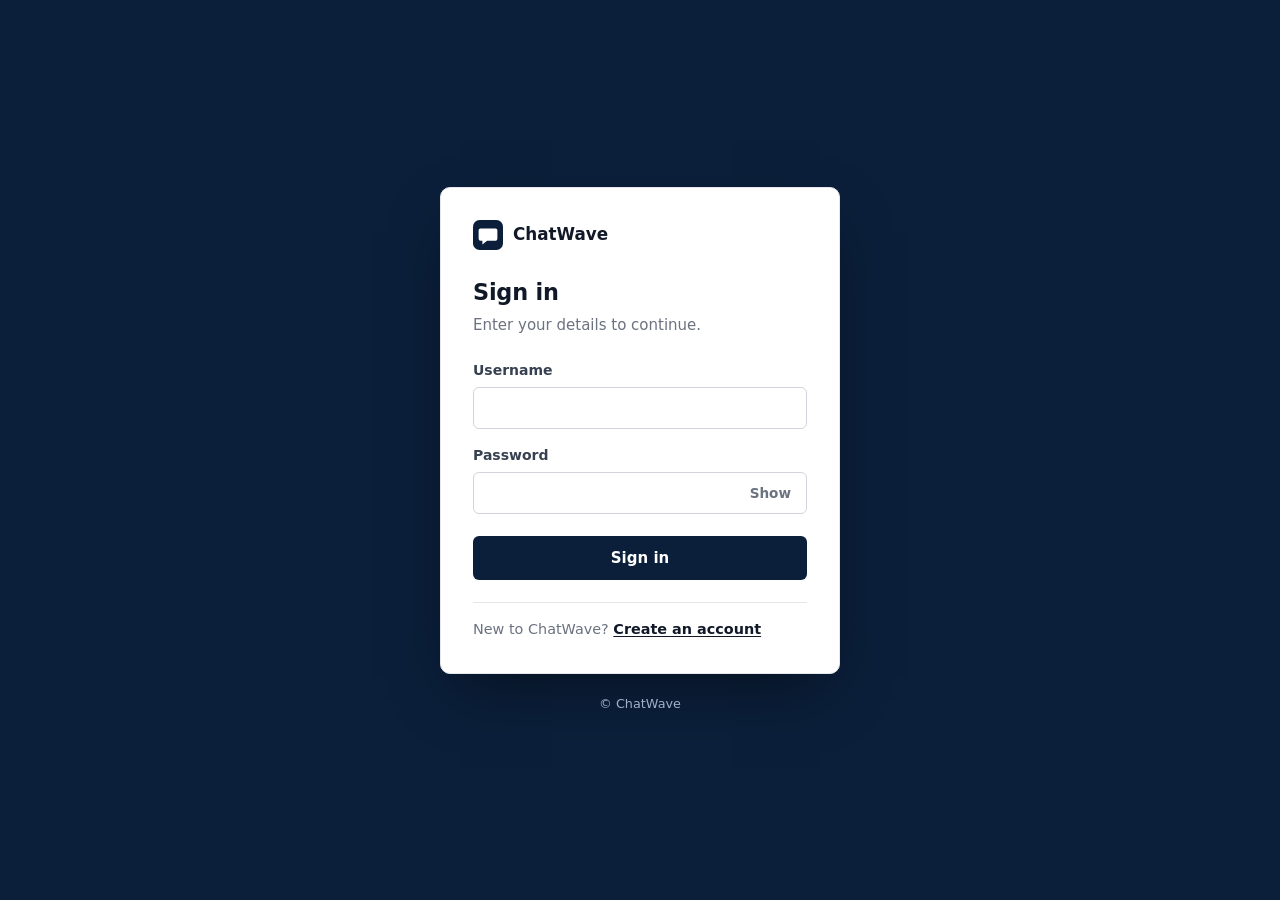
==== commit ed04aec4: "Navy background for login page" ====
--- a/frontend/index.html
+++ b/frontend/index.html
@@ -14,6 +14,8 @@
             --line-soft: #e5e7eb;
             --bg: #f3f4f6;
             --card: #ffffff;
+            --navy: #0b1f3a;
+            --navy-hover: #14305a;
         }
         * { box-sizing: border-box; }
         html, body { margin: 0; }
@@ -29,7 +31,7 @@
             font-size: 15px;
             line-height: 1.5;
             color: var(--text);
-            background: var(--bg);
+            background: var(--navy);
         }
         .hidden { display: none !important; }
 
@@ -40,7 +42,7 @@
             background: var(--card);
             border: 1px solid var(--line-soft);
             border-radius: 10px;
-            box-shadow: 0 1px 2px rgba(0, 0, 0, 0.04), 0 8px 24px rgba(0, 0, 0, 0.04);
+            box-shadow: 0 24px 60px -20px rgba(0, 0, 0, 0.55);
         }
 
         .brand { display: flex; align-items: center; gap: 10px; margin-bottom: 26px; font-size: 1.05rem; font-weight: 600; color: var(--ink); }
@@ -85,14 +87,14 @@
             margin-top: 6px;
             border: 0;
             border-radius: 6px;
-            background: var(--ink);
+            background: var(--navy);
             color: #fff;
             font: inherit;
             font-weight: 600;
             cursor: pointer;
             transition: background-color 0.15s;
         }
-        .btn:hover { background: #1f2937; }
+        .btn:hover { background: var(--navy-hover); }
         .btn:focus-visible { outline: 3px solid rgba(17, 24, 39, 0.35); outline-offset: 2px; }
         .btn:disabled { opacity: 0.65; cursor: wait; }
 
@@ -103,7 +105,7 @@
         .switch a { color: var(--ink); font-weight: 600; text-decoration: underline; text-underline-offset: 2px; }
         .switch a:hover { text-decoration-thickness: 2px; }
 
-        .footer { margin: 20px 0 0; font-size: 0.8rem; color: var(--muted); }
+        .footer { margin: 20px 0 0; font-size: 0.8rem; color: #9fb0c8; }
 
         @media (max-width: 480px) {
             body { justify-content: flex-start; padding-top: 32px; }
@@ -117,7 +119,7 @@
 
         <div class="brand">
             <svg class="mark" viewBox="0 0 32 32" aria-hidden="true">
-                <rect width="32" height="32" rx="7" fill="#111827"/>
+                <rect width="32" height="32" rx="7" fill="#0b1f3a"/>
                 <path d="M8 9h16a2 2 0 0 1 2 2v9a2 2 0 0 1-2 2H15l-5 4v-4H8a2 2 0 0 1-2-2v-9a2 2 0 0 1 2-2z" fill="#fff"/>
             </svg>
             ChatWave
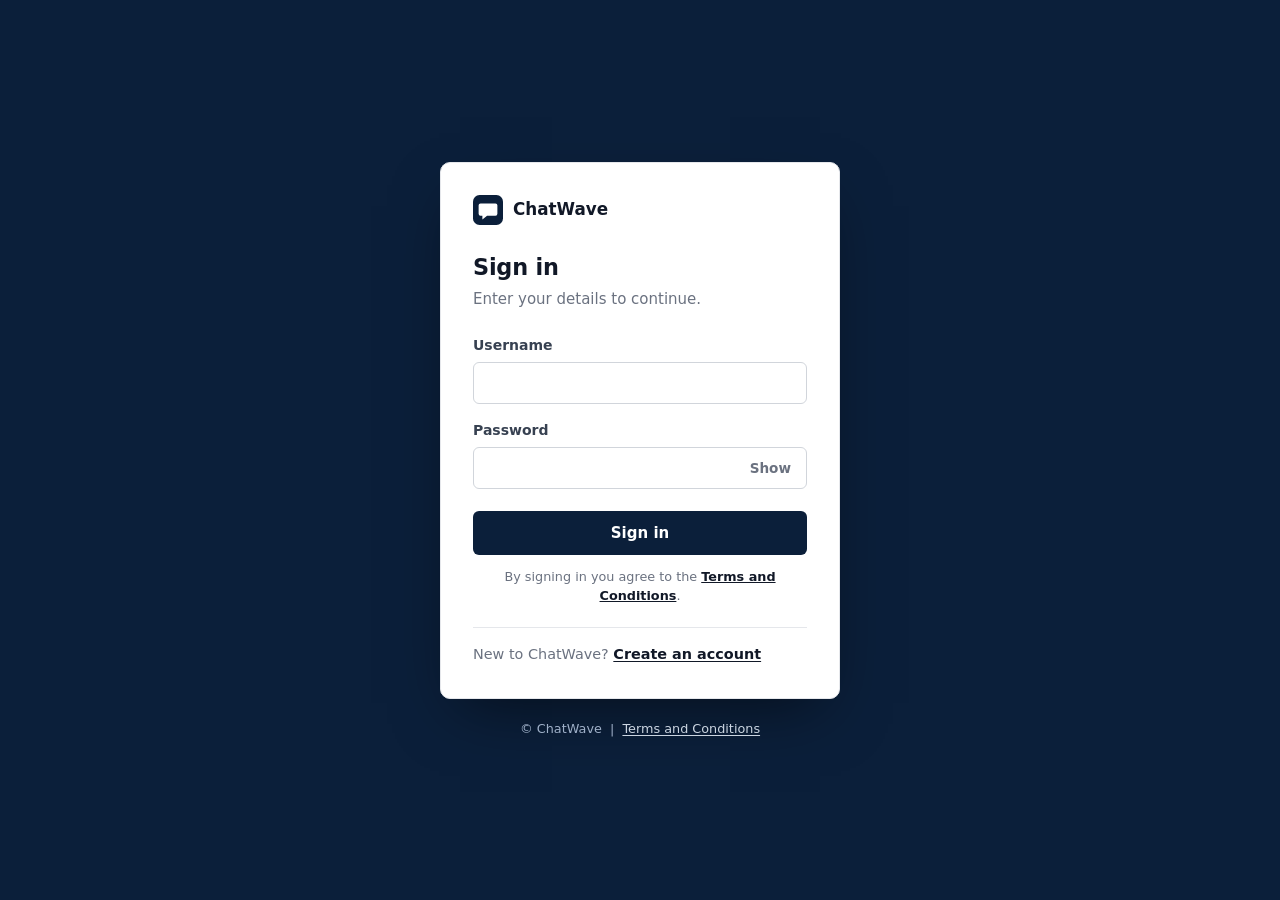
==== commit 81af8724: "Link terms and conditions from the login page" ====
--- a/frontend/index.html
+++ b/frontend/index.html
@@ -107,6 +107,15 @@
 
         .footer { margin: 20px 0 0; font-size: 0.8rem; color: #9fb0c8; }
 
+        .terms-note { margin: 12px 0 0; font-size: 0.8rem; color: var(--muted); text-align: center; }
+        .terms-note a { color: var(--ink); font-weight: 600; }
+        .check { display: flex; align-items: flex-start; gap: 10px; margin: 4px 0 8px; font-size: 0.88rem; }
+        .check input { width: 18px; height: 18px; padding: 0; margin: 2px 0 0; flex-shrink: 0; accent-color: #0b1f3a; }
+        .check label { margin: 0; font-weight: 400; color: var(--text); }
+        .check a { color: var(--ink); font-weight: 600; }
+        .footer a { color: #cbd5e1; text-decoration: underline; text-underline-offset: 2px; }
+        .footer a:hover { color: #fff; }
+
         @media (max-width: 480px) {
             body { justify-content: flex-start; padding-top: 32px; }
             .card { padding: 24px 20px; }
@@ -143,6 +152,7 @@
                     </div>
                 </div>
                 <button type="submit" class="btn">Sign in</button>
+                <p class="terms-note">By signing in you agree to the <a href="terms.html">Terms and Conditions</a>.</p>
             </form>
             <p class="switch">New to ChatWave? <a href="#" onclick="toggleForms(); return false;">Create an account</a></p>
         </div>
@@ -175,6 +185,10 @@
                     </div>
                     <p class="help">At least 6 characters.</p>
                 </div>
+                <div class="check">
+                    <input type="checkbox" id="reg-terms" required>
+                    <label for="reg-terms">I have read and agree to the <a href="terms.html" target="_blank" rel="noopener">Terms and Conditions</a>.</label>
+                </div>
                 <button type="submit" class="btn">Create account</button>
             </form>
             <p class="switch">Already have an account? <a href="#" onclick="toggleForms(); return false;">Sign in</a></p>
@@ -183,7 +197,7 @@
         <div id="error-message" class="error-message" role="alert"></div>
     </div>
 
-    <p class="footer">&copy; ChatWave</p>
+    <p class="footer">&copy; ChatWave &nbsp;|&nbsp; <a href="terms.html">Terms and Conditions</a></p>
 
     <!-- config.js must load first: it defines API_URL and WS_URL -->
     <script src="js/config.js"></script>
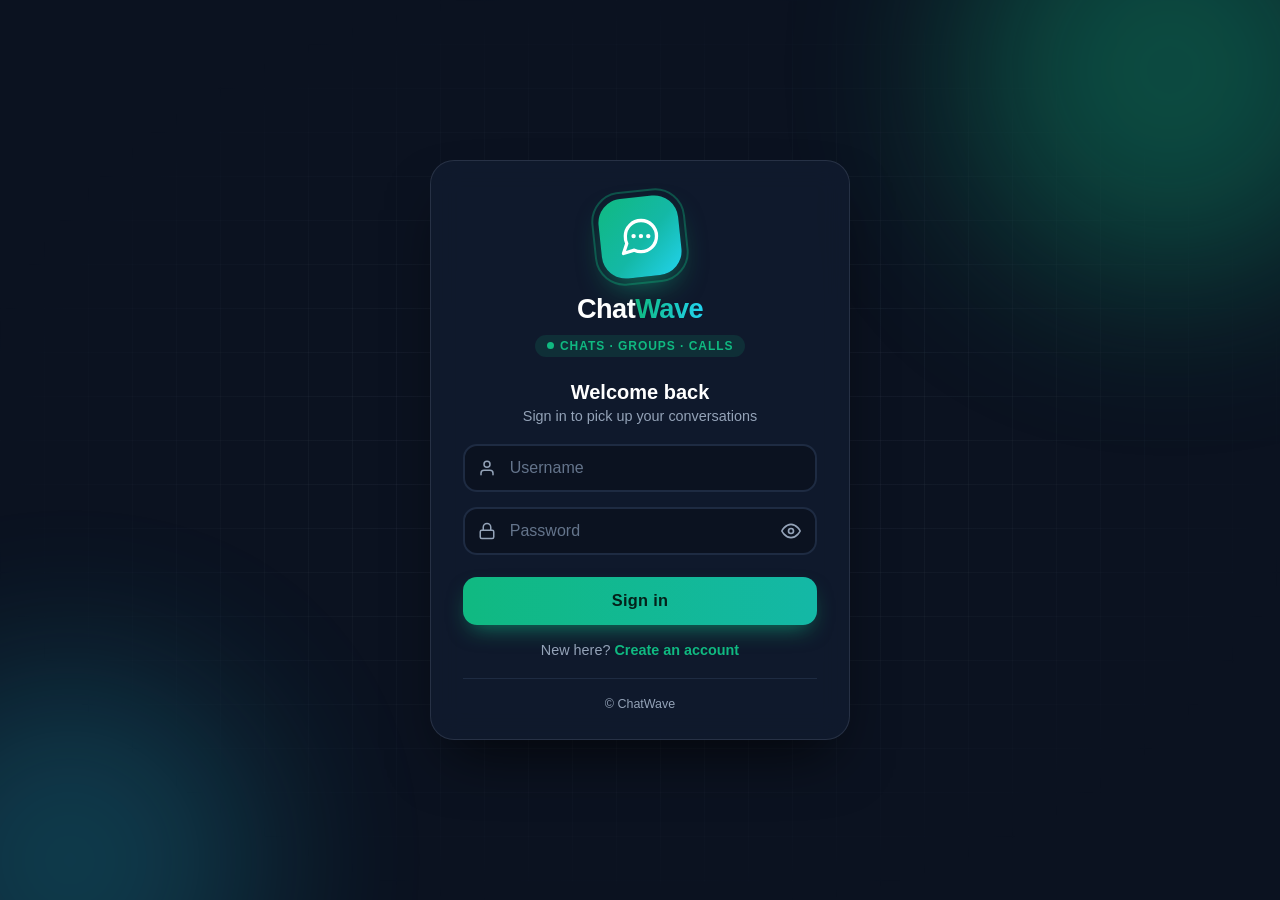
==== commit d0044c9c: "Redesign user sign-in page to match the admin login" ====
--- a/frontend/index.html
+++ b/frontend/index.html
@@ -4,205 +4,441 @@
     <meta charset="UTF-8">
     <meta name="viewport" content="width=device-width, initial-scale=1.0">
     <title>ChatWave - Sign in</title>
-    <link rel="icon" href="data:image/svg+xml,<svg xmlns='http://www.w3.org/2000/svg' viewBox='0 0 32 32'><rect width='32' height='32' rx='7' fill='%23111827'/><path d='M8 9h16a2 2 0 0 1 2 2v9a2 2 0 0 1-2 2H15l-5 4v-4H8a2 2 0 0 1-2-2v-9a2 2 0 0 1 2-2z' fill='white'/></svg>">
+    <link rel="icon" href="data:image/svg+xml,<svg xmlns='http://www.w3.org/2000/svg' viewBox='0 0 100 100'><circle cx='50' cy='50' r='50' fill='%2310b981'/><text x='50' y='68' font-size='54' text-anchor='middle'>💬</text></svg>">
+
     <style>
         :root {
-            --ink: #111827;
-            --text: #374151;
-            --muted: #6b7280;
-            --line: #d1d5db;
-            --line-soft: #e5e7eb;
-            --bg: #f3f4f6;
-            --card: #ffffff;
-            --navy: #0b1f3a;
-            --navy-hover: #14305a;
-        }
-        * { box-sizing: border-box; }
-        html, body { margin: 0; }
+            --emerald: #10b981;
+            --teal: #14b8a6;
+            --cyan: #22d3ee;
+            --slate-900: #0b1220;
+            --slate-800: #111b2e;
+            --slate-700: #1e2b42;
+            --slate-400: #94a3b8;
+            --slate-200: #e2e8f0;
+            --danger: #f87171;
+        }
+
+        * { margin: 0; padding: 0; box-sizing: border-box; }
+        .hidden { display: none !important; }
+
         body {
+            font-family: 'Segoe UI', Tahoma, Geneva, Verdana, sans-serif;
+            background: var(--slate-900);
+            color: var(--slate-200);
+            min-height: 100vh;
+            min-height: 100dvh;
+        }
+
+        .auth-container {
+            position: relative;
             min-height: 100vh;
             min-height: 100dvh;
             display: flex;
-            flex-direction: column;
+            padding: 1rem;
+            overflow: hidden;
+        }
+
+        /* ---------- Background ---------- */
+        .grid-bg {
+            position: fixed;
+            inset: 0;
+            background-image:
+                linear-gradient(rgba(148, 163, 184, 0.06) 1px, transparent 1px),
+                linear-gradient(90deg, rgba(148, 163, 184, 0.06) 1px, transparent 1px);
+            background-size: 44px 44px;
+            mask-image: radial-gradient(ellipse at center, #000 30%, transparent 75%);
+            -webkit-mask-image: radial-gradient(ellipse at center, #000 30%, transparent 75%);
+            pointer-events: none;
+        }
+
+        .glow {
+            position: fixed;
+            border-radius: 50%;
+            filter: blur(90px);
+            pointer-events: none;
+            animation: drift 16s ease-in-out infinite;
+        }
+        .glow-1 { width: 420px; height: 420px; background: var(--emerald); opacity: 0.35; top: -140px; right: -100px; }
+        .glow-2 { width: 380px; height: 380px; background: var(--cyan); opacity: 0.22; bottom: -150px; left: -120px; animation-delay: -6s; }
+
+        @keyframes drift {
+            0%, 100% { transform: translate(0, 0) scale(1); }
+            50%      { transform: translate(-30px, 30px) scale(1.1); }
+        }
+
+        /* ---------- Card ---------- */
+        .auth-box {
+            position: relative;
+            z-index: 1;
+            margin: auto;
+            width: 100%;
+            max-width: 420px;
+            padding: 2.25rem 2rem 1.75rem;
+            border-radius: 24px;
+            background: rgba(17, 27, 46, 0.88);
+            border: 1px solid rgba(148, 163, 184, 0.18);
+            backdrop-filter: blur(14px);
+            -webkit-backdrop-filter: blur(14px);
+            box-shadow: 0 30px 60px -20px rgba(0, 0, 0, 0.7);
+            animation: rise 0.5s ease;
+        }
+
+        @keyframes rise {
+            from { opacity: 0; transform: translateY(18px); }
+            to   { opacity: 1; transform: translateY(0); }
+        }
+
+        /* ---------- Logo ---------- */
+        .brand { text-align: center; margin-bottom: 1.5rem; }
+
+        .logo {
+            position: relative;
+            width: 80px;
+            height: 80px;
+            margin: 0 auto 1rem;
+            border-radius: 24px;
+            background: linear-gradient(135deg, var(--emerald) 0%, var(--teal) 55%, var(--cyan) 100%);
+            display: flex;
             align-items: center;
             justify-content: center;
-            padding: 24px 16px;
-            font-family: system-ui, -apple-system, 'Segoe UI', Roboto, Helvetica, Arial, sans-serif;
-            font-size: 15px;
-            line-height: 1.5;
-            color: var(--text);
-            background: var(--navy);
-        }
-        .hidden { display: none !important; }
-
-        .card {
+            box-shadow: 0 14px 30px -8px rgba(16, 185, 129, 0.6);
+            transform: rotate(-6deg);
+        }
+
+        .logo::after {
+            content: "";
+            position: absolute;
+            inset: -7px;
+            border-radius: 30px;
+            border: 2px solid rgba(16, 185, 129, 0.35);
+            animation: ring 2.8s ease-out infinite;
+        }
+
+        @keyframes ring {
+            0%   { transform: scale(0.94); opacity: 1; }
+            100% { transform: scale(1.22); opacity: 0; }
+        }
+
+        .logo svg { width: 44px; height: 44px; transform: rotate(6deg); }
+
+        .brand h1 {
+            font-size: 1.7rem;
+            font-weight: 800;
+            letter-spacing: -0.02em;
+            color: #fff;
+        }
+
+        .brand h1 span {
+            background: linear-gradient(90deg, var(--emerald), var(--cyan));
+            -webkit-background-clip: text;
+            background-clip: text;
+            color: transparent;
+        }
+
+        .badge {
+            display: inline-flex;
+            align-items: center;
+            gap: 0.4rem;
+            margin-top: 0.6rem;
+            padding: 0.25rem 0.75rem;
+            border-radius: 999px;
+            background: rgba(16, 185, 129, 0.14);
+            color: var(--emerald);
+            font-size: 0.75rem;
+            font-weight: 700;
+            letter-spacing: 0.08em;
+            text-transform: uppercase;
+        }
+
+        .badge::before {
+            content: "";
+            width: 7px;
+            height: 7px;
+            border-radius: 50%;
+            background: var(--emerald);
+            animation: blink 1.8s ease-in-out infinite;
+        }
+
+        @keyframes blink { 50% { opacity: 0.25; } }
+
+        /* ---------- Headings ---------- */
+        .form-title { text-align: center; font-size: 1.25rem; font-weight: 700; color: #fff; }
+        .form-hint { margin: 0.3rem 0 1.25rem; text-align: center; font-size: 0.9rem; color: var(--slate-400); }
+
+        /* ---------- Inputs ---------- */
+        .field { position: relative; margin-bottom: 0.9rem; }
+
+        .field .field-icon {
+            position: absolute;
+            top: 24px;
+            left: 0.95rem;
+            transform: translateY(-50%);
+            width: 18px;
+            height: 18px;
+            color: var(--slate-400);
+            pointer-events: none;
+            transition: color 0.2s;
+        }
+
+        .field input {
             width: 100%;
-            max-width: 400px;
-            padding: 32px;
-            background: var(--card);
-            border: 1px solid var(--line-soft);
-            border-radius: 10px;
-            box-shadow: 0 24px 60px -20px rgba(0, 0, 0, 0.55);
-        }
-
-        .brand { display: flex; align-items: center; gap: 10px; margin-bottom: 26px; font-size: 1.05rem; font-weight: 600; color: var(--ink); }
-        .mark { width: 30px; height: 30px; flex-shrink: 0; }
-
-        h1 { margin: 0 0 4px; font-size: 1.4rem; font-weight: 600; letter-spacing: -0.01em; color: var(--ink); }
-        .lead { margin: 0 0 24px; color: var(--muted); }
-
-        .field { margin-bottom: 16px; }
-        label { display: block; margin-bottom: 6px; font-size: 0.875rem; font-weight: 600; color: var(--text); }
-        input {
-            width: 100%;
-            height: 42px;
-            padding: 0 12px;
-            border: 1px solid var(--line);
-            border-radius: 6px;
-            background: #fff;
-            color: var(--ink);
+            height: 48px;
+            padding: 0 1rem 0 2.8rem;
+            border: 2px solid var(--slate-700);
+            border-radius: 14px;
+            background: var(--slate-900);
+            color: #fff;
             font: inherit;
             font-size: 1rem;
-            transition: border-color 0.15s, box-shadow 0.15s;
-        }
-        input::placeholder { color: #9ca3af; }
-        input:hover { border-color: #9ca3af; }
-        input:focus { outline: none; border-color: var(--ink); box-shadow: 0 0 0 3px rgba(17, 24, 39, 0.12); }
-        .help { margin: 6px 0 0; font-size: 0.8rem; color: var(--muted); }
-
-        .pw { position: relative; }
-        .pw input { padding-right: 64px; }
+            transition: border-color 0.2s, box-shadow 0.2s;
+        }
+
+        .field input::placeholder { color: #64748b; }
+
+        .field input:focus {
+            outline: none;
+            border-color: var(--emerald);
+            box-shadow: 0 0 0 4px rgba(16, 185, 129, 0.18);
+        }
+
+        .field:focus-within .field-icon { color: var(--emerald); }
+
+        .field-help { margin: 5px 0 0 4px; font-size: 0.78rem; color: #7889a3; }
+
+        .field.has-toggle input { padding-right: 3rem; }
+
         .toggle-password {
-            position: absolute; top: 50%; right: 6px; transform: translateY(-50%);
-            height: 30px; padding: 0 10px;
-            border: 0; border-radius: 5px; background: transparent;
-            color: var(--muted); font: inherit; font-size: 0.85rem; font-weight: 600; cursor: pointer;
-        }
-        .toggle-password:hover { color: var(--ink); background: var(--bg); }
-        .toggle-password:focus-visible { outline: 2px solid var(--ink); }
-
-        .btn {
+            position: absolute;
+            top: 24px;
+            right: 0.45rem;
+            transform: translateY(-50%);
+            display: flex;
+            align-items: center;
+            justify-content: center;
+            width: 38px;
+            height: 38px;
+            border: none;
+            border-radius: 10px;
+            background: transparent;
+            color: var(--slate-400);
+            cursor: pointer;
+            transition: background-color 0.2s, color 0.2s;
+        }
+
+        .toggle-password:hover,
+        .toggle-password:focus-visible {
+            background: var(--slate-700);
+            color: var(--emerald);
+            outline: none;
+        }
+
+        .toggle-password svg { width: 20px; height: 20px; }
+        .toggle-password .icon-eye-off { display: none; }
+        .toggle-password.showing .icon-eye { display: none; }
+        .toggle-password.showing .icon-eye-off { display: block; }
+
+        /* ---------- Button ---------- */
+        .btn-login {
             width: 100%;
-            height: 44px;
-            margin-top: 6px;
-            border: 0;
-            border-radius: 6px;
-            background: var(--navy);
-            color: #fff;
+            margin-top: 0.5rem;
+            padding: 0.9rem;
+            border: none;
+            border-radius: 14px;
+            background: linear-gradient(90deg, var(--emerald) 0%, var(--teal) 100%);
+            color: #04211a;
             font: inherit;
-            font-weight: 600;
+            font-size: 1.02rem;
+            font-weight: 800;
+            letter-spacing: 0.02em;
             cursor: pointer;
-            transition: background-color 0.15s;
-        }
-        .btn:hover { background: var(--navy-hover); }
-        .btn:focus-visible { outline: 3px solid rgba(17, 24, 39, 0.35); outline-offset: 2px; }
-        .btn:disabled { opacity: 0.65; cursor: wait; }
-
-        #error-message { margin-top: 14px; font-size: 0.9rem; line-height: 1.4; text-align: left; }
+            box-shadow: 0 10px 22px -8px rgba(16, 185, 129, 0.65);
+            transition: transform 0.15s, filter 0.2s;
+        }
+
+        .btn-login:hover { filter: brightness(1.08); transform: translateY(-1px); }
+        .btn-login:active { transform: translateY(0); }
+        .btn-login:focus-visible { outline: 3px solid rgba(16, 185, 129, 0.45); outline-offset: 2px; }
+        .btn-login:disabled { opacity: 0.8; cursor: wait; transform: none; }
+        .btn-login:disabled::after {
+            content: "";
+            display: inline-block;
+            width: 15px;
+            height: 15px;
+            margin-left: 10px;
+            vertical-align: -2px;
+            border: 2px solid rgba(4, 33, 26, 0.3);
+            border-top-color: #04211a;
+            border-radius: 50%;
+            animation: spin 0.7s linear infinite;
+        }
+        @keyframes spin { to { transform: rotate(360deg); } }
+
+        /* ---------- Switch link and messages ---------- */
+        .switch-text { margin-top: 1.1rem; text-align: center; font-size: 0.9rem; color: var(--slate-400); }
+        .switch-text a { color: var(--emerald); font-weight: 600; text-decoration: none; }
+        .switch-text a:hover { text-decoration: underline; }
+
+        #error-message {
+            min-height: 1.3rem;
+            margin-top: 1rem;
+            text-align: center;
+            font-size: 0.875rem;
+        }
         #error-message:empty { display: none; }
 
-        .switch { margin: 22px 0 0; padding-top: 16px; border-top: 1px solid var(--line-soft); font-size: 0.9rem; color: var(--muted); }
-        .switch a { color: var(--ink); font-weight: 600; text-decoration: underline; text-underline-offset: 2px; }
-        .switch a:hover { text-decoration-thickness: 2px; }
-
-        .footer { margin: 20px 0 0; font-size: 0.8rem; color: #9fb0c8; }
-
-        .terms-note { margin: 12px 0 0; font-size: 0.8rem; color: var(--muted); text-align: center; }
-        .terms-note a { color: var(--ink); font-weight: 600; }
-        .check { display: flex; align-items: flex-start; gap: 10px; margin: 4px 0 8px; font-size: 0.88rem; }
-        .check input { width: 18px; height: 18px; padding: 0; margin: 2px 0 0; flex-shrink: 0; accent-color: #0b1f3a; }
-        .check label { margin: 0; font-weight: 400; color: var(--text); }
-        .check a { color: var(--ink); font-weight: 600; }
-        .footer a { color: #cbd5e1; text-decoration: underline; text-underline-offset: 2px; }
-        .footer a:hover { color: #fff; }
-
+        .secure-note {
+            display: flex;
+            align-items: center;
+            justify-content: center;
+            gap: 0.4rem;
+            margin-top: 1.25rem;
+            padding-top: 1.1rem;
+            border-top: 1px solid var(--slate-700);
+            font-size: 0.78rem;
+            color: var(--slate-400);
+        }
+
+        /* ---------- Small screens ---------- */
         @media (max-width: 480px) {
-            body { justify-content: flex-start; padding-top: 32px; }
-            .card { padding: 24px 20px; }
-            input { font-size: 16px; } /* stops iOS zoom on focus */
+            .auth-box { padding: 1.75rem 1.25rem 1.5rem; border-radius: 20px; }
+            .logo { width: 70px; height: 70px; }
+            .logo svg { width: 38px; height: 38px; }
+            .brand h1 { font-size: 1.5rem; }
+            .field input { font-size: 16px; }
+        }
+
+        @media (prefers-reduced-motion: reduce) {
+            .glow, .logo::after, .badge::before, .auth-box, .btn-login:disabled::after { animation: none; }
         }
     </style>
 </head>
 <body>
-    <div class="card">
-
-        <div class="brand">
-            <svg class="mark" viewBox="0 0 32 32" aria-hidden="true">
-                <rect width="32" height="32" rx="7" fill="#0b1f3a"/>
-                <path d="M8 9h16a2 2 0 0 1 2 2v9a2 2 0 0 1-2 2H15l-5 4v-4H8a2 2 0 0 1-2-2v-9a2 2 0 0 1 2-2z" fill="#fff"/>
-            </svg>
-            ChatWave
+    <div class="auth-container">
+        <div class="grid-bg"></div>
+        <div class="glow glow-1"></div>
+        <div class="glow glow-2"></div>
+
+        <div class="auth-box">
+
+            <!-- Brand / logo -->
+            <div class="brand">
+                <div class="logo" aria-hidden="true">
+                    <svg viewBox="0 0 24 24" fill="none" stroke="white" stroke-width="1.8"
+                         stroke-linecap="round" stroke-linejoin="round">
+                        <path d="M21 11.5a8.4 8.4 0 0 1-8.5 8.5 8.7 8.7 0 0 1-3.6-.8L3 21l1.8-5.4A8.4 8.4 0 0 1 4 11.5 8.5 8.5 0 0 1 12.5 3 8.4 8.4 0 0 1 21 11.5z"/>
+                        <path d="M8.5 11.5h.01M12.5 11.5h.01M16.5 11.5h.01" stroke-width="2.4"/>
+                    </svg>
+                </div>
+                <h1>Chat<span>Wave</span></h1>
+                <div class="badge">Chats &middot; Groups &middot; Calls</div>
+            </div>
+
+            <!-- Login Form -->
+            <div id="login-form" class="form-section">
+                <h2 class="form-title">Welcome back</h2>
+                <p class="form-hint">Sign in to pick up your conversations</p>
+                <form id="loginForm">
+                    <div class="field">
+                        <svg class="field-icon" viewBox="0 0 24 24" fill="none" stroke="currentColor"
+                             stroke-width="2" stroke-linecap="round" stroke-linejoin="round">
+                            <path d="M20 21v-2a4 4 0 0 0-4-4H8a4 4 0 0 0-4 4v2"/><circle cx="12" cy="7" r="4"/>
+                        </svg>
+                        <input type="text" id="login-username" placeholder="Username" aria-label="Username"
+                               autocomplete="username" autocapitalize="none" autocorrect="off" spellcheck="false" required>
+                    </div>
+                    <div class="field has-toggle">
+                        <svg class="field-icon" viewBox="0 0 24 24" fill="none" stroke="currentColor"
+                             stroke-width="2" stroke-linecap="round" stroke-linejoin="round">
+                            <rect x="3" y="11" width="18" height="11" rx="2"/><path d="M7 11V7a5 5 0 0 1 10 0v4"/>
+                        </svg>
+                        <input type="password" id="login-password" placeholder="Password" aria-label="Password"
+                               autocomplete="current-password" required>
+                        <button type="button" class="toggle-password" data-target="login-password"
+                                aria-label="Show password" aria-pressed="false">
+                            <svg class="icon-eye" viewBox="0 0 24 24" fill="none" stroke="currentColor"
+                                 stroke-width="2" stroke-linecap="round" stroke-linejoin="round">
+                                <path d="M1 12s4-8 11-8 11 8 11 8-4 8-11 8-11-8-11-8z"/><circle cx="12" cy="12" r="3"/>
+                            </svg>
+                            <svg class="icon-eye-off" viewBox="0 0 24 24" fill="none" stroke="currentColor"
+                                 stroke-width="2" stroke-linecap="round" stroke-linejoin="round">
+                                <path d="M17.94 17.94A10.94 10.94 0 0 1 12 20C5 20 1 12 1 12a18.5 18.5 0 0 1 5.06-5.94"/>
+                                <path d="M9.9 4.24A9.1 9.1 0 0 1 12 4c7 0 11 8 11 8a18.5 18.5 0 0 1-2.16 3.19"/>
+                                <path d="M14.12 14.12a3 3 0 1 1-4.24-4.24"/><line x1="1" y1="1" x2="23" y2="23"/>
+                            </svg>
+                        </button>
+                    </div>
+                    <button type="submit" class="btn-login">Sign in</button>
+                    <p class="switch-text">New here? <a href="#" onclick="toggleForms(); return false;">Create an account</a></p>
+                </form>
+            </div>
+
+            <!-- Register Form -->
+            <div id="register-form" class="form-section hidden">
+                <h2 class="form-title">Create your account</h2>
+                <p class="form-hint">It takes less than a minute</p>
+                <form id="registerForm">
+                    <div class="field">
+                        <svg class="field-icon" viewBox="0 0 24 24" fill="none" stroke="currentColor"
+                             stroke-width="2" stroke-linecap="round" stroke-linejoin="round">
+                            <path d="M20 21v-2a4 4 0 0 0-4-4H8a4 4 0 0 0-4 4v2"/><circle cx="12" cy="7" r="4"/>
+                        </svg>
+                        <input type="text" id="reg-username" placeholder="Choose a username" aria-label="Username"
+                               autocomplete="username" autocapitalize="none" autocorrect="off" spellcheck="false"
+                               required minlength="3">
+                    </div>
+                    <div class="field">
+                        <svg class="field-icon" viewBox="0 0 24 24" fill="none" stroke="currentColor"
+                             stroke-width="2" stroke-linecap="round" stroke-linejoin="round">
+                            <rect x="2" y="4" width="20" height="16" rx="2"/><path d="M22 7l-10 6L2 7"/>
+                        </svg>
+                        <input type="email" id="reg-email" placeholder="Email address" aria-label="Email address"
+                               autocomplete="email" required>
+                    </div>
+                    <div class="field">
+                        <svg class="field-icon" viewBox="0 0 24 24" fill="none" stroke="currentColor"
+                             stroke-width="2" stroke-linecap="round" stroke-linejoin="round">
+                            <path d="M22 16.92v3a2 2 0 0 1-2.18 2 19.79 19.79 0 0 1-8.63-3.07 19.5 19.5 0 0 1-6-6 19.79 19.79 0 0 1-3.07-8.67A2 2 0 0 1 4.11 2h3a2 2 0 0 1 2 1.72 12.84 12.84 0 0 0 .7 2.81 2 2 0 0 1-.45 2.11L8.09 9.91a16 16 0 0 0 6 6l1.27-1.27a2 2 0 0 1 2.11-.45 12.84 12.84 0 0 0 2.81.7A2 2 0 0 1 22 16.92z"/>
+                        </svg>
+                        <input type="tel" id="reg-phone" placeholder="Phone, e.g. +254 712 345 678" aria-label="Phone number"
+                               autocomplete="tel" inputmode="tel" required>
+                        <p class="field-help">Include your country code. Other users never see it; only site administrators can.</p>
+                    </div>
+                    <div class="field has-toggle">
+                        <svg class="field-icon" viewBox="0 0 24 24" fill="none" stroke="currentColor"
+                             stroke-width="2" stroke-linecap="round" stroke-linejoin="round">
+                            <rect x="3" y="11" width="18" height="11" rx="2"/><path d="M7 11V7a5 5 0 0 1 10 0v4"/>
+                        </svg>
+                        <input type="password" id="reg-password" placeholder="Create a password (6+ characters)" aria-label="Password"
+                               autocomplete="new-password" required minlength="6">
+                        <button type="button" class="toggle-password" data-target="reg-password"
+                                aria-label="Show password" aria-pressed="false">
+                            <svg class="icon-eye" viewBox="0 0 24 24" fill="none" stroke="currentColor"
+                                 stroke-width="2" stroke-linecap="round" stroke-linejoin="round">
+                                <path d="M1 12s4-8 11-8 11 8 11 8-4 8-11 8-11-8-11-8z"/><circle cx="12" cy="12" r="3"/>
+                            </svg>
+                            <svg class="icon-eye-off" viewBox="0 0 24 24" fill="none" stroke="currentColor"
+                                 stroke-width="2" stroke-linecap="round" stroke-linejoin="round">
+                                <path d="M17.94 17.94A10.94 10.94 0 0 1 12 20C5 20 1 12 1 12a18.5 18.5 0 0 1 5.06-5.94"/>
+                                <path d="M9.9 4.24A9.1 9.1 0 0 1 12 4c7 0 11 8 11 8a18.5 18.5 0 0 1-2.16 3.19"/>
+                                <path d="M14.12 14.12a3 3 0 1 1-4.24-4.24"/><line x1="1" y1="1" x2="23" y2="23"/>
+                            </svg>
+                        </button>
+                    </div>
+                    <button type="submit" class="btn-login">Create account</button>
+                    <p class="switch-text">Already a member? <a href="#" onclick="toggleForms(); return false;">Sign in</a></p>
+                </form>
+            </div>
+
+            <div id="error-message" class="error-message" role="alert"></div>
+
+            <div class="secure-note">&copy; ChatWave</div>
         </div>
-
-        <!-- Sign in -->
-        <div id="login-form">
-            <h1>Sign in</h1>
-            <p class="lead">Enter your details to continue.</p>
-            <form id="loginForm">
-                <div class="field">
-                    <label for="login-username">Username</label>
-                    <input type="text" id="login-username" autocomplete="username" autocapitalize="none"
-                           autocorrect="off" spellcheck="false" required>
-                </div>
-                <div class="field">
-                    <label for="login-password">Password</label>
-                    <div class="pw">
-                        <input type="password" id="login-password" autocomplete="current-password" required>
-                        <button type="button" class="toggle-password" data-target="login-password" aria-label="Show password">Show</button>
-                    </div>
-                </div>
-                <button type="submit" class="btn">Sign in</button>
-                <p class="terms-note">By signing in you agree to the <a href="terms.html">Terms and Conditions</a>.</p>
-            </form>
-            <p class="switch">New to ChatWave? <a href="#" onclick="toggleForms(); return false;">Create an account</a></p>
-        </div>
-
-        <!-- Create account -->
-        <div id="register-form" class="hidden">
-            <h1>Create an account</h1>
-            <p class="lead">An administrator reviews new accounts before they can sign in.</p>
-            <form id="registerForm">
-                <div class="field">
-                    <label for="reg-username">Username</label>
-                    <input type="text" id="reg-username" autocomplete="username" autocapitalize="none"
-                           autocorrect="off" spellcheck="false" required minlength="3">
-                    <p class="help">At least 3 characters.</p>
-                </div>
-                <div class="field">
-                    <label for="reg-email">Email address</label>
-                    <input type="email" id="reg-email" placeholder="name@example.com" autocomplete="email" required>
-                </div>
-                <div class="field">
-                    <label for="reg-phone">Phone number</label>
-                    <input type="tel" id="reg-phone" placeholder="+254 712 345 678" autocomplete="tel" inputmode="tel" required>
-                    <p class="help">Include your country code. Other users never see it; only administrators can.</p>
-                </div>
-                <div class="field">
-                    <label for="reg-password">Password</label>
-                    <div class="pw">
-                        <input type="password" id="reg-password" autocomplete="new-password" required minlength="6">
-                        <button type="button" class="toggle-password" data-target="reg-password" aria-label="Show password">Show</button>
-                    </div>
-                    <p class="help">At least 6 characters.</p>
-                </div>
-                <div class="check">
-                    <input type="checkbox" id="reg-terms" required>
-                    <label for="reg-terms">I have read and agree to the <a href="terms.html" target="_blank" rel="noopener">Terms and Conditions</a>.</label>
-                </div>
-                <button type="submit" class="btn">Create account</button>
-            </form>
-            <p class="switch">Already have an account? <a href="#" onclick="toggleForms(); return false;">Sign in</a></p>
-        </div>
-
-        <div id="error-message" class="error-message" role="alert"></div>
     </div>
-
-    <p class="footer">&copy; ChatWave &nbsp;|&nbsp; <a href="terms.html">Terms and Conditions</a></p>
 
     <!-- config.js must load first: it defines API_URL and WS_URL -->
     <script src="js/config.js"></script>
-    <!-- Wake the server early (the free plan sleeps when idle) -->
-    <script>fetch(API_URL + '/health').catch(function () {});</script>
+    <script>fetch(API_URL + '/health/db').catch(function () {});</script>
     <script src="js/auth.js"></script>
 
     <!-- Show / hide password -->
@@ -211,10 +447,14 @@
             btn.addEventListener('click', function () {
                 var input = document.getElementById(btn.dataset.target);
                 if (!input) return;
+
                 var show = input.type === 'password';
                 input.type = show ? 'text' : 'password';
-                btn.textContent = show ? 'Hide' : 'Show';
+
+                btn.classList.toggle('showing', show);
+                btn.setAttribute('aria-pressed', show ? 'true' : 'false');
                 btn.setAttribute('aria-label', show ? 'Hide password' : 'Show password');
+
                 input.focus();
             });
         });
